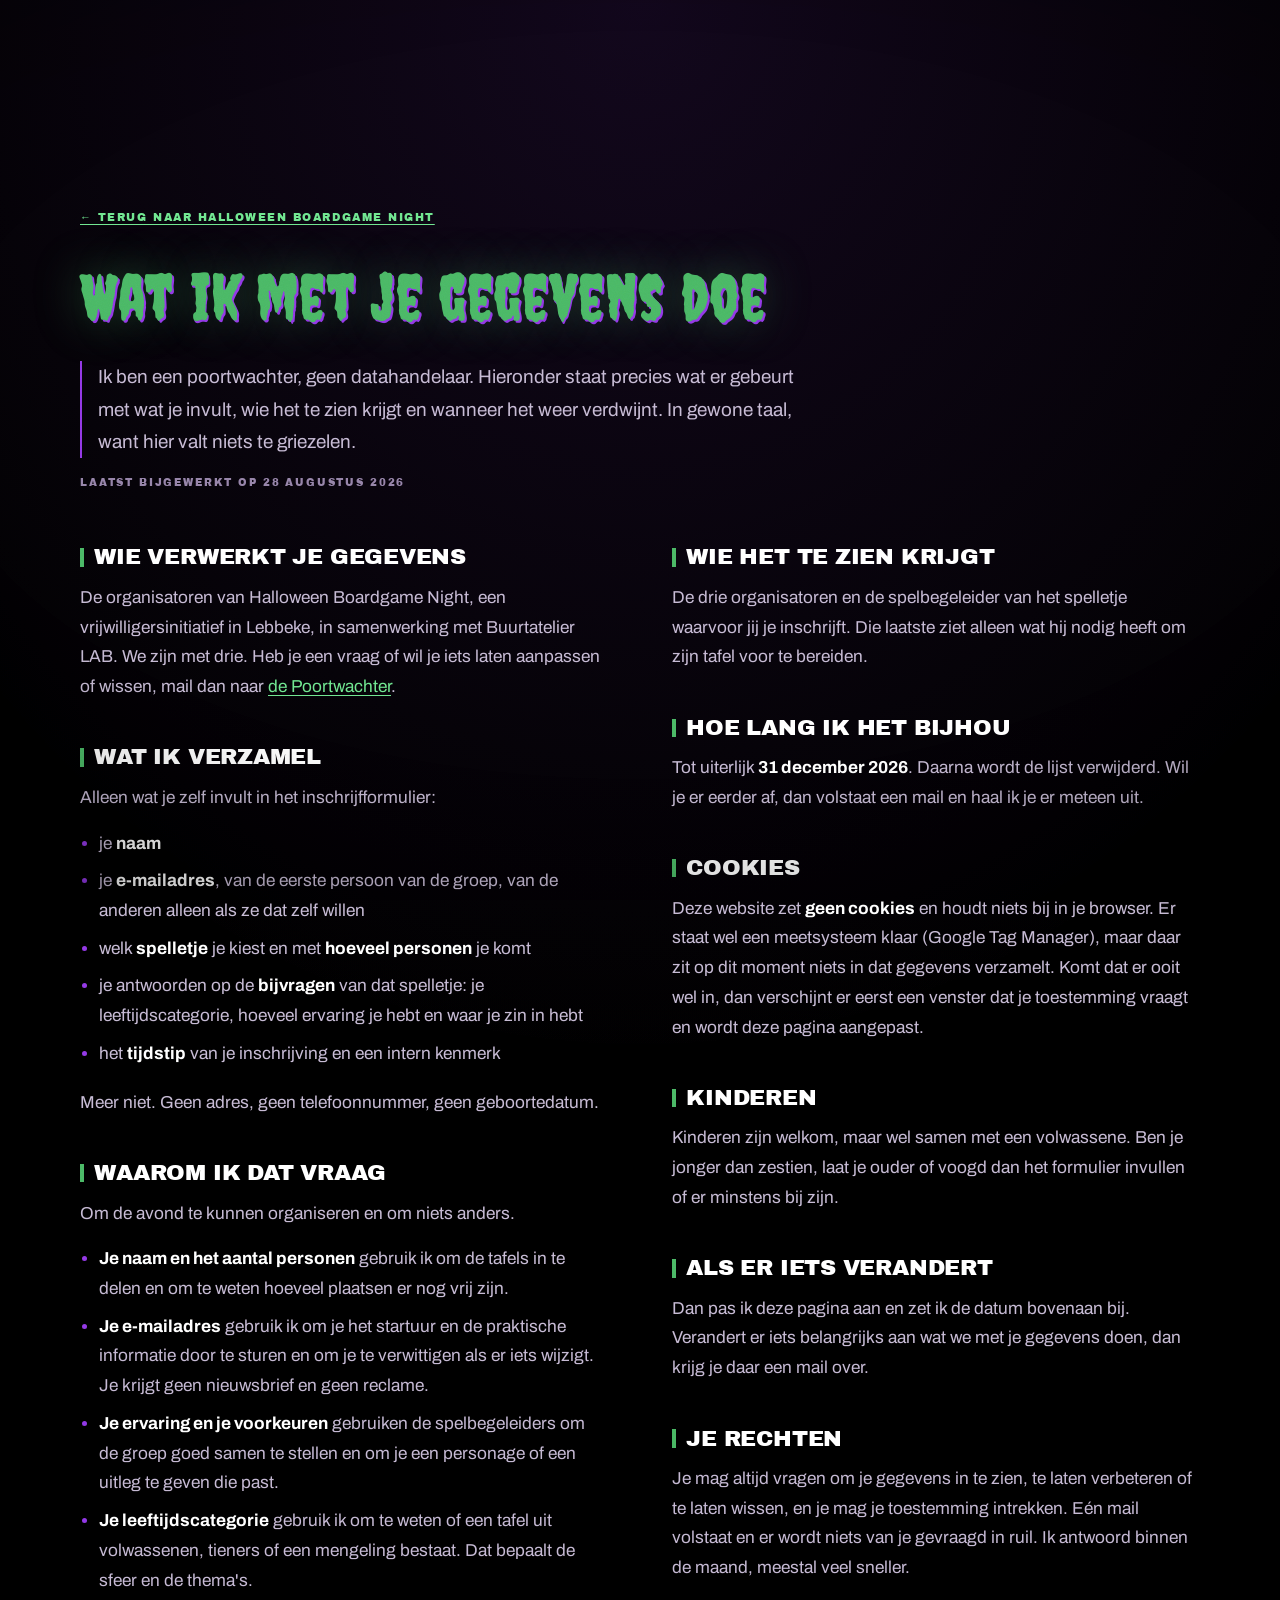
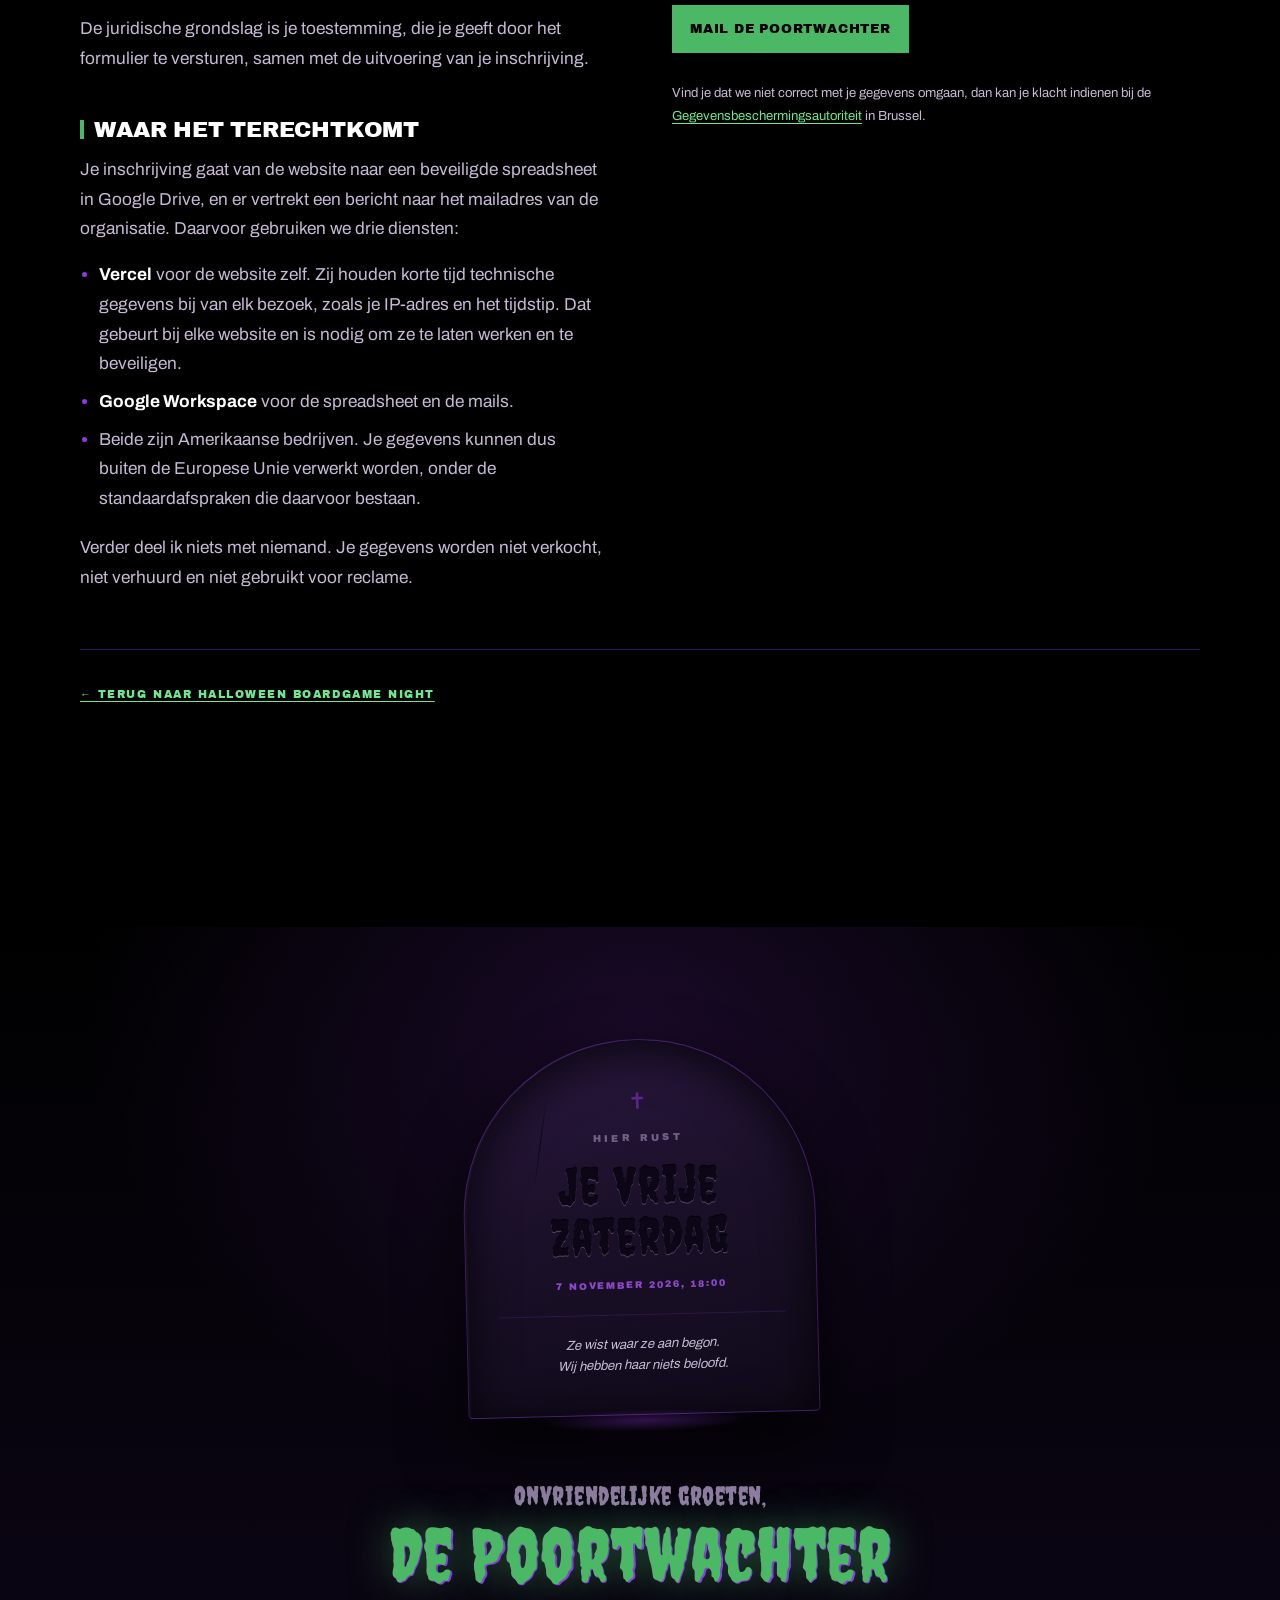
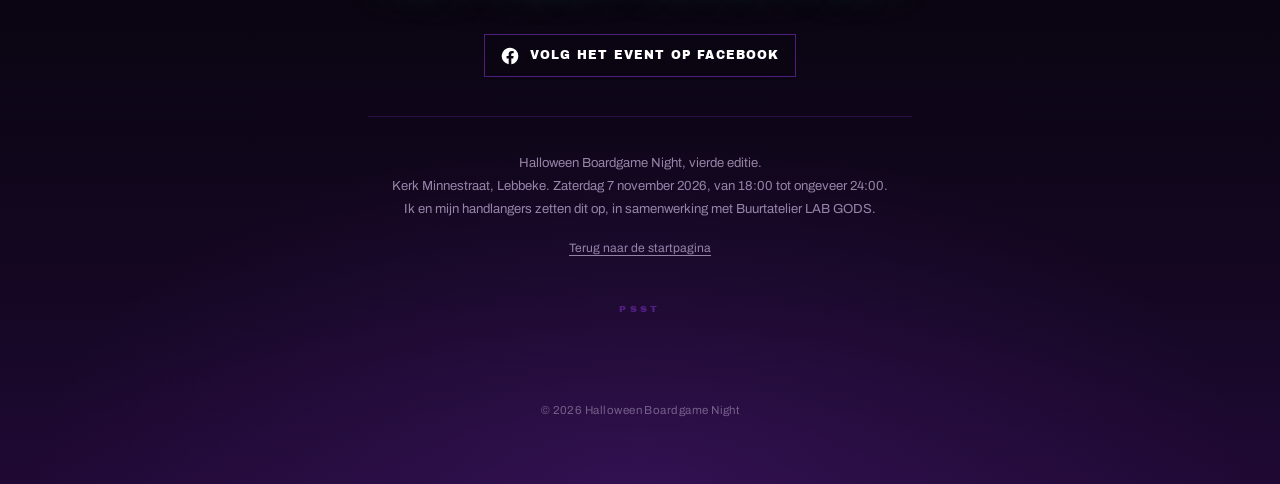
==== privacy.html @ 49bd36ae "Hermelijn Aalst en Megableu als partners, laatste rij gecentreerd Co-Authored-By: Claude Opus 5.5 <n" ====
<!doctype html>
<html lang="nl">
<head>
<meta charset="utf-8">
<meta name="viewport" content="width=device-width,initial-scale=1">
<meta name="color-scheme" content="dark">
<meta name="theme-color" content="#000000">
<link rel="canonical" href="https://hbgn.be/privacy">
<link rel="icon" href="/favicon.svg" type="image/svg+xml">
<link rel="icon" href="/icon-32.png" sizes="32x32" type="image/png">
<link rel="apple-touch-icon" href="/apple-touch-icon.png">
<link rel="manifest" href="/site.webmanifest">
<link rel="preload" as="font" type="font/woff2" href="/fonts/archivo-latin.woff2" crossorigin>
<link rel="preload" as="font" type="font/woff2" href="/fonts/archivoblack-latin.woff2" crossorigin>
<meta name="description" content="Wat er gebeurt met de gegevens die je invult bij je inschrijving voor Halloween Boardgame Night: wat we vragen, waarom, wie het ziet en hoe lang we het bijhouden.">
<meta property="og:type" content="website">
<meta property="og:url" content="https://hbgn.be/privacy">
<meta property="og:site_name" content="Halloween Boardgame Night">
<meta property="og:locale" content="nl_BE">
<meta property="og:title" content="Wat ik met je gegevens doe">
<meta property="og:description" content="Wat er gebeurt met de gegevens die je invult bij je inschrijving.">
<meta property="og:image" content="https://hbgn.be/og.jpg">
<meta property="og:image:width" content="1200">
<meta property="og:image:height" content="630">
<meta name="twitter:card" content="summary_large_image">
<!-- Google Tag Manager, geladen zodra de pagina rustig is -->
<script>(function(w,d,s,l,i){w[l]=w[l]||[];w[l].push({'gtm.start':
new Date().getTime(),event:'gtm.js'});
function laad(){if(w.__gtm)return;w.__gtm=1;
var f=d.getElementsByTagName(s)[0],j=d.createElement(s),dl=l!='dataLayer'?'&l='+l:'';
j.async=true;j.src='https://www.googletagmanager.com/gtm.js?id='+i+dl;
f.parentNode.insertBefore(j,f);}
if(d.readyState==='complete')setTimeout(laad,1);
else w.addEventListener('load',function(){
  (w.requestIdleCallback||function(c){setTimeout(c,900)})(laad,{timeout:2500});});
['pointerdown','keydown','touchstart'].forEach(function(e){
  w.addEventListener(e,laad,{once:true,passive:true});});
})(window,document,'script','dataLayer','GTM-W396B9PH');</script>
<!-- End Google Tag Manager -->
<title>Wat ik met je gegevens doe | Halloween Boardgame Night</title>

<style>
@font-face{font-family:'Archivo';font-style:normal;font-weight:400 700;font-display:swap;src:url(/fonts/archivo-latin-ext.woff2) format('woff2');unicode-range:U+0100-02BA, U+02BD-02C5, U+02C7-02CC, U+02CE-02D7, U+02DD-02FF, U+0304, U+0308, U+0329, U+1D00-1DBF, U+1E00-1E9F, U+1EF2-1EFF, U+2020, U+20A0-20AB, U+20AD-20C0, U+2113, U+2C60-2C7F, U+A720-A7FF}
@font-face{font-family:'Archivo';font-style:normal;font-weight:400 700;font-display:swap;src:url(/fonts/archivo-latin.woff2) format('woff2');unicode-range:U+0000-00FF, U+0131, U+0152-0153, U+02BB-02BC, U+02C6, U+02DA, U+02DC, U+0304, U+0308, U+0329, U+2000-206F, U+20AC, U+2122, U+2191, U+2193, U+2212, U+2215, U+FEFF, U+FFFD}
@font-face{font-family:'Archivo Black';font-style:normal;font-weight:400;font-display:swap;src:url(/fonts/archivoblack-latin-ext.woff2) format('woff2');unicode-range:U+0100-02BA, U+02BD-02C5, U+02C7-02CC, U+02CE-02D7, U+02DD-02FF, U+0304, U+0308, U+0329, U+1D00-1DBF, U+1E00-1E9F, U+1EF2-1EFF, U+2020, U+20A0-20AB, U+20AD-20C0, U+2113, U+2C60-2C7F, U+A720-A7FF}
@font-face{font-family:'Archivo Black';font-style:normal;font-weight:400;font-display:swap;src:url(/fonts/archivoblack-latin.woff2) format('woff2');unicode-range:U+0000-00FF, U+0131, U+0152-0153, U+02BB-02BC, U+02C6, U+02DA, U+02DC, U+0304, U+0308, U+0329, U+2000-206F, U+20AC, U+2122, U+2191, U+2193, U+2212, U+2215, U+FEFF, U+FFFD}
@font-face{font-family:'Creepster';font-style:normal;font-weight:400;font-display:swap;src:url(/fonts/creepster-latin.woff2) format('woff2');unicode-range:U+0000-00FF, U+0131, U+0152-0153, U+02BB-02BC, U+02C6, U+02DA, U+02DC, U+0304, U+0308, U+0329, U+2000-206F, U+20AC, U+2122, U+2191, U+2193, U+2212, U+2215, U+FEFF, U+FFFD}
:root{--img-lig:url("/assets/lig-1600.webp");--img-maan:url("/assets/maan-1400.webp");--img-mist:url("/assets/mist-1400.webp");--img-botten:url("/assets/botten-1400.webp");}
@media (max-width:760px){:root{--img-lig:url("/assets/lig-900.webp");--img-maan:url("/assets/maan-700.webp");--img-mist:url("/assets/mist-700.webp");--img-botten:url("/assets/botten-700.webp");}}
@media (min-width:1700px){:root{--img-lig:url("/assets/lig-2000.webp");--img-maan:url("/assets/maan-1400.webp");--img-mist:url("/assets/mist-1400.webp");--img-botten:url("/assets/botten-1400.webp");}}


/* ================================================================
   STAP 2: de hero. De liggende illustratie over de volle breedte,
   het echte woordmerk, 7/11 en GRATIS INKOM als vector.
   De rest van de pagina blijft zoals in stap 1.
   ================================================================ */
:root{
  --zwart:#000000;
  --paneel:#0B0512;
  --paars:#9238E6; --paars-op:#B25CFF; --paars-diep:#3A1160;
  --groen:#4AB865; --groen-op:#6FE68F;
  --wit:#FFFFFF; --zacht:#C6BAD4; --grijs:#9583A8;

  --t--1:.82rem;
  --t-0:clamp(1rem,.96rem + .2vw,1.08rem);
  --t-1:clamp(1.1rem,1.02rem + .4vw,1.25rem);
  --t-2:clamp(1.45rem,1.2rem + 1.2vw,2rem);

  --ruimte:clamp(2.5rem,6vw,4rem);
  --kolom:40rem;
  --marge:clamp(1.25rem,4vw,2rem);
}
*,*::before,*::after{box-sizing:border-box}
html{scroll-behavior:smooth;overflow-x:clip}
body{margin:0;background:var(--zwart);color:var(--zacht);
  font-family:Archivo,"Helvetica Neue",Arial,sans-serif;font-size:var(--t-0);line-height:1.65;
  -webkit-font-smoothing:antialiased;overflow-x:hidden}
img,svg{display:block;max-width:100%}
.blad{max-width:var(--kolom);margin-inline:auto;padding:0 var(--marge) 5rem}
.defs{position:absolute;width:0;height:0;overflow:hidden}

/* ================= HERO ================= */
.hero{position:relative;isolation:isolate;overflow:hidden;
  min-height:min(94svh,56rem);display:grid;align-items:center;
  padding:clamp(2rem,5vh,4rem) 0;
  border-bottom:1px solid var(--paars-diep)}

/* de illustratie, met een sluier die net onder de typografie het donkerst is */
.hero-beeld{position:absolute;inset:0;z-index:-2;
  background-image:var(--img-lig);background-size:cover;background-position:50% 44%}
.hero-beeld::after{content:"";position:absolute;inset:0;
  background:
    radial-gradient(78% 62% at 50% 46%,rgba(0,0,0,.74),rgba(0,0,0,.28) 62%,transparent 78%),
    linear-gradient(180deg,rgba(0,0,0,.6) 0%,rgba(0,0,0,.1) 26%,rgba(0,0,0,.55) 74%,var(--zwart) 100%)}
@media (max-width:700px){ .hero-beeld{background-position:14% 45%} }

/* dun kader, zoals de rand van een affiche */
.hero::before{content:"";position:absolute;inset:clamp(.7rem,1.8vw,1.5rem);z-index:1;
  border:1px solid rgba(146,56,230,.42);pointer-events:none}

.hero-in{position:relative;z-index:2;width:100%;max-width:66rem;margin-inline:auto;
  padding-inline:clamp(1.6rem,5vw,3.5rem);
  display:grid;grid-template-columns:1fr 1fr;gap:clamp(1.6rem,4vw,2.6rem) 1rem;
  align-items:center;justify-items:center}

/* de twee bijschriften bovenaan, links en rechts uitgelijnd */
.meta{grid-row:1;margin:0;align-self:start;justify-self:stretch;
  font-family:"Archivo Black",Arial,sans-serif;font-size:clamp(.6rem,1.5vw,.74rem);
  letter-spacing:.2em;text-transform:uppercase;line-height:1.9;color:var(--wit);
  text-shadow:0 .1em .7em rgba(0,0,0,.95)}
.meta span{display:block;color:var(--zacht);font-family:Archivo,Arial,sans-serif;
  font-weight:600;letter-spacing:.14em}
.meta-links{text-align:left}
.meta-rechts{text-align:right}

/* het woordmerk met de twee plakkers eroverheen */
.merk-vlak{grid-row:2;grid-column:1 / -1;position:relative;
  width:min(100%,62svh);padding-bottom:clamp(1.4rem,5vw,3rem)}
.woordmerk{margin:0;
  filter:drop-shadow(0 .09em 0 rgba(0,0,0,.95)) drop-shadow(0 .3em 1.6rem rgba(0,0,0,.75))}
.woordmerk svg{width:100%;height:auto}

.plakker{position:absolute;z-index:2;
  filter:drop-shadow(.16em .16em 0 rgba(0,0,0,.9)) drop-shadow(0 .2em .9rem rgba(0,0,0,.6))}
.plakker svg{width:100%;height:auto}
.plakker-datum{left:-2%;bottom:-1%;width:clamp(5rem,17%,9rem);transform:rotate(-5deg)}
.plakker-gratis{right:-2%;bottom:-2%;width:clamp(7rem,24%,12.5rem);transform:rotate(6deg)}

/* de actie onderaan */
.hero-actie{grid-row:3;grid-column:1 / -1;text-align:center;margin-top:clamp(.4rem,2vw,1.2rem)}
.hero-fijn{margin:1.5rem 0 0;font-size:clamp(.7rem,1.6vw,.8rem);line-height:1.6;
  color:var(--zacht);letter-spacing:.02em;text-shadow:0 .1em .7em rgba(0,0,0,.95)}

@media (max-width:640px){
  .hero-in{grid-template-columns:1fr;gap:clamp(1.2rem,4vw,2rem)}
  .meta{grid-row:auto;justify-self:start;text-align:left}
  .meta-rechts{text-align:left}
  .merk-vlak{grid-row:auto;grid-column:auto;width:100%;padding-bottom:2.2rem}
  .hero-actie{grid-row:auto;grid-column:auto;text-align:left}
  .plakker-datum{left:0;bottom:-2%;width:5rem}
  .plakker-gratis{right:0;bottom:-4%;width:8rem}
  .hero{min-height:min(88svh,52rem)}
}

/* ================= knoppen ================= */
.knop,button{font:inherit;cursor:pointer;transition:background .14s ease,box-shadow .14s ease,transform .14s ease;font-family:"Archivo Black",Arial,sans-serif;
  font-size:var(--t--1);letter-spacing:.06em;text-transform:uppercase;text-decoration:none;
  display:inline-block;padding:.9em 1.3em;border:1px solid var(--paars-diep);
  background:none;color:var(--wit)}
.knop{background:var(--groen);border-color:var(--groen);color:var(--zwart)}
.knop:hover{background:var(--groen-op);border-color:var(--groen-op);color:var(--zwart)}

/* de inschrijfknop is de enige actie in de hero: die mag schreeuwen */
.knop-groot{font-size:clamp(1.45rem,4.6vw,2.4rem);padding:.72em 1.35em;letter-spacing:.01em;
  border:0;transform:rotate(-1.6deg);
  box-shadow:.5rem .5rem 0 var(--paars),0 1.4rem 3rem rgba(0,0,0,.65)}
.knop-groot:hover,.knop-groot:focus-visible{
  box-shadow:.78rem .78rem 0 var(--paars-op),0 1.6rem 3.6rem rgba(0,0,0,.75);
  transform:rotate(-1.6deg) translate(-.18rem,-.18rem)}
.knop-groot:active{box-shadow:.24rem .24rem 0 var(--paars);
  transform:rotate(-1.6deg) translate(.18rem,.18rem)}
@media (max-width:640px){
  .knop-groot{display:block;width:100%;text-align:center;padding:.78em .6em}
}
button:hover{border-color:var(--paars-op);color:var(--paars-op)}
button[type="submit"]{background:var(--groen);border-color:var(--groen);color:var(--zwart)}
button[type="submit"]:hover{background:var(--groen-op);border-color:var(--groen-op);color:var(--zwart)}
button.info,button[data-info]{padding:0;width:1.6em;height:1.6em;line-height:1;
  border-radius:50%;font-size:var(--t--1);flex:none;align-self:center}
:focus-visible{outline:2px solid var(--groen-op);outline-offset:2px}

/* ================= typografie ================= */
h1{margin:0}
h2{margin:0 0 .9rem;font-family:"Archivo Black",Arial,sans-serif;font-weight:400;
  font-size:var(--t-2);line-height:1.1;color:var(--groen);text-transform:uppercase;text-wrap:balance}
p{margin:0 0 1rem}
strong{color:var(--wit);font-weight:700}
a{color:var(--paars-op);text-underline-offset:3px}
a:hover{color:var(--groen-op)}

dl{margin:0}
dt{margin-top:1.1rem;font-family:"Archivo Black",Arial,sans-serif;font-size:var(--t--1);
  letter-spacing:.09em;text-transform:uppercase;color:var(--groen)}
dt:first-child{margin-top:0}
dd{margin:.2rem 0 0}
hr{border:0;border-top:1px solid var(--paars-diep);margin:var(--ruimte) 0}

/* ================= formulier ================= */
fieldset{margin:0 0 1.3rem;border:1px solid var(--paars-diep);padding:1rem 1.1rem}
legend{padding:0 .4rem;font-family:"Archivo Black",Arial,sans-serif;font-size:var(--t--1);
  letter-spacing:.09em;text-transform:uppercase;color:var(--groen)}
label{display:block;margin:.9rem 0 .3rem;font-family:"Archivo Black",Arial,sans-serif;
  font-size:var(--t--1);letter-spacing:.07em;text-transform:uppercase;color:var(--groen)}
input,select,textarea{font:inherit;width:100%;padding:.6em .7em;
  color:var(--wit);background:var(--paneel);border:1px solid var(--paars-diep)}
input:focus,select:focus,textarea:focus{outline:none;border-color:var(--paars-op)}
select option{background:var(--paneel);color:var(--wit)}
.keuze{margin:.15rem 0;display:flex;align-items:baseline;gap:.55rem}
.keuze input{width:auto;flex:none}
.keuze label{display:inline;margin:0;font-family:Archivo,Arial,sans-serif;font-size:var(--t-0);
  letter-spacing:0;text-transform:none;color:var(--wit)}
.voortgang{color:var(--grijs);font-size:var(--t--1);line-height:1.55}

dialog{max-width:32rem;width:calc(100% - 2rem);background:var(--paneel);color:var(--zacht);
  border:1px solid var(--paars);padding:1.5rem}
dialog::backdrop{background:rgba(0,0,0,.8)}
dialog h2{color:var(--wit)}

.partners ul{list-style:none;padding:0;margin:1.2rem 0;
  display:grid;grid-template-columns:repeat(auto-fit,minmax(7rem,1fr));gap:.6rem}
.partners li{border:1px solid var(--paars-diep);color:var(--grijs);font-size:var(--t--1);
  display:grid;place-items:center;aspect-ratio:3/2}

footer p{font-size:var(--t--1);color:var(--grijs)}
footer p:first-child{font-family:"Archivo Black",Arial,sans-serif;font-size:var(--t-1);
  color:var(--groen);text-transform:uppercase;line-height:1.2}

.let-op{border:1px dashed var(--paars-diep);padding:.7rem .9rem;
  margin:var(--marge) auto;max-width:var(--kolom);font-size:var(--t--1);color:var(--grijs)}

/* de bedanktpagina heeft geen hero: geef ze wat lucht bovenaan */
.blad-alleen{padding-top:var(--ruimte)}
.blad-alleen h1{font-family:"Archivo Black",Arial,sans-serif;font-weight:400;
  font-size:clamp(2rem,1.5rem + 2.4vw,3.2rem);line-height:1.02;color:var(--wit);
  text-transform:uppercase;margin:0 0 .6rem}


/* ================================================================
   DE BLOKKEN: regelkaarten, keuzekaarten, velden, chips, ticket.
   ================================================================ */

/* ---- Mijn regels als opgeplakte briefjes ---- */
.regelmuur{display:grid;gap:clamp(.9rem,2vw,1.4rem);
  grid-template-columns:repeat(auto-fit,minmax(min(100%,17rem),1fr))}
@media (min-width:64rem){
  .regelmuur{grid-template-columns:repeat(6,1fr)}
  .regelkaart:nth-child(1){grid-column:span 2}
  .regelkaart:nth-child(2){grid-column:span 4}
  .regelkaart:nth-child(3){grid-column:span 2}
  .regelkaart:nth-child(4){grid-column:span 2}
  .regelkaart:nth-child(5){grid-column:span 2}
}
.regelkaart{position:relative;padding:clamp(1.3rem,2.4vw,1.9rem);
  border:1px solid var(--paars-diep);background:rgba(11,5,18,.82);
  transition:transform .25s cubic-bezier(.2,1.1,.35,1),border-color .25s ease,background .25s ease}
.regelkaart::before{content:"";position:absolute;top:-.55rem;left:1.5rem;width:3.6rem;height:1.1rem;
  background:rgba(255,255,255,.08);border:1px solid rgba(255,255,255,.13);transform:rotate(-4deg);
  transition:background .25s ease,border-color .25s ease}
.regelkaart:hover{transform:translateY(-.45rem) rotate(-.5deg);border-color:var(--groen);
  background:rgba(74,184,101,.08)}
.regelkaart:hover::before{background:rgba(74,184,101,.38);border-color:var(--groen-op)}
.regelkaart h3{margin:0 0 .7rem;font-family:"Archivo Black",Arial,sans-serif;font-size:.78rem;
  letter-spacing:.16em;text-transform:uppercase;color:var(--groen)}
.regelkaart p{margin:0;color:var(--zacht);line-height:1.68}
.regelkaart strong{color:var(--wit)}

/* ---- algemene formulierdelen ---- */
.veldkop{margin:0 0 .8rem;font-family:"Archivo Black",Arial,sans-serif;font-size:.74rem;
  letter-spacing:.16em;text-transform:uppercase;color:var(--groen)}
.fijn{margin:.6rem 0 0;font-size:.82rem;line-height:1.6;color:var(--grijs)}
.fijn-boven{margin:-.3rem 0 .8rem}
.fijn b{color:var(--zacht)}
fieldset.naakt{border:0;padding:0;margin:0 0 2rem}
.vzw{position:absolute;width:1px;height:1px;overflow:hidden;clip-path:inset(50%)}

/* ---- keuzekaarten met een figuur uit de tekening ---- */
.spellijst{display:grid;gap:.8rem}
@media (min-width:44rem){ .spellijst{grid-template-columns:1fr 1fr} }
.spelkeuze{position:relative}
.spelkaart{display:block;margin:0;cursor:pointer;position:relative;overflow:hidden;
  min-height:10rem;
  font-family:Archivo,Arial,sans-serif;text-transform:none;letter-spacing:0;color:var(--zacht);
  border:1px solid var(--paars-diep);background:rgba(11,5,18,.78);
  transition:border-color .22s ease,background .22s ease,transform .22s cubic-bezier(.2,1.1,.35,1)}
.spelkaart:hover{border-color:var(--paars);background:rgba(146,56,230,.14);
  transform:translateY(-.3rem)}
.spelkeuze.aan .spelkaart{border-color:var(--groen);background:rgba(74,184,101,.1);
  box-shadow:.3rem .3rem 0 rgba(74,184,101,.24)}
.spelkaart input{position:absolute;width:1px;height:1px;overflow:hidden;clip-path:inset(50%)}
.spelfiguur{position:absolute;right:-1rem;top:50%;translate:0 -50%;width:6.5rem;
  color:var(--paars);opacity:.11;pointer-events:none;
  transition:opacity .3s ease,color .3s ease,transform .4s cubic-bezier(.2,1.1,.35,1)}
.spelfiguur svg{width:100%;height:auto;fill:currentColor;display:block}
.spelkaart:hover .spelfiguur{opacity:.2;transform:rotate(-6deg) scale(1.05)}
.spelkeuze.aan .spelfiguur{color:var(--groen);opacity:.26}
.spelnaam{display:block;position:relative;z-index:1;
  font-family:"Archivo Black",Arial,sans-serif;font-size:1.15rem;line-height:1.15;
  color:var(--wit);text-transform:uppercase;margin-bottom:.55rem}
.spelkeuze.aan .spelnaam{color:var(--groen-op)}
/* de prijs is na de naam het belangrijkste op de kaart, dus die mag gelezen worden */
.spelprijs{display:inline-block;position:relative;z-index:1;
  font-family:"Archivo Black",Arial,sans-serif;
  font-size:clamp(.92rem,2.6vw,1.05rem);letter-spacing:.02em;line-height:1;
  text-transform:uppercase;padding:.34em .6em;
  background:var(--paars-op);color:var(--zwart);
  transform:rotate(-1.5deg);box-shadow:.16rem .16rem 0 rgba(0,0,0,.55)}
.spelprijs.gratis{background:var(--groen);color:var(--zwart);
  font-size:clamp(.7rem,2vw,.8rem);letter-spacing:.12em;padding:.45em .7em}
.spelkeuze.aan .spelprijs{background:var(--groen-op)}
.spelkeuze.aan .spelprijs.gratis{background:var(--groen-op)}
.spelduur{display:block;position:relative;z-index:1;margin-top:.65rem;
  font-size:.8rem;color:var(--grijs);line-height:1.5;max-width:15rem}
.spelkaart input:focus-visible ~ .spelnaam{outline:2px solid var(--groen-op);outline-offset:4px}

/* ---- gekozen spel bovenaan stap 2 ---- */
.gekozen{margin:0 0 .4rem;display:flex;align-items:center;gap:.8rem;flex-wrap:wrap;
  color:var(--zacht)}
.gekozen strong{color:var(--wit)}
.teller{margin:0 0 1.8rem;font-family:"Archivo Black",Arial,sans-serif;font-size:.7rem;
  letter-spacing:.16em;text-transform:uppercase;color:var(--grijs);font-variant-numeric:tabular-nums}

/* ---- velden ---- */
.veld{display:grid;gap:.45rem;margin:0 0 1.8rem}
.veld label{margin:0;display:flex;align-items:baseline;gap:.5rem;flex-wrap:wrap;
  font-family:"Archivo Black",Arial,sans-serif;font-size:.74rem;letter-spacing:.16em;
  text-transform:uppercase;color:var(--groen)}
.veld label em{font-style:normal;font-family:Archivo,Arial,sans-serif;font-weight:600;
  font-size:.66rem;letter-spacing:.08em;padding:.15em .45em}
.vereist{background:var(--paars);color:var(--wit)}
.optioneel{border:1px solid var(--paars-diep);color:var(--grijs)}
input,select,textarea{font:inherit;width:100%;padding:.8em .9em;
  color:var(--wit);background:rgba(11,5,18,.7);
  border:1px solid var(--paars-diep);border-bottom-width:2px;
  transition:border-color .18s ease,background .18s ease}
input:hover,select:hover{border-color:var(--paars)}
input:focus,select:focus,textarea:focus{outline:none;border-color:var(--groen-op);
  background:rgba(74,184,101,.07)}
select option{background:#0B0512;color:var(--wit)}

/* ---- antwoorden als chips ---- */
.chips{display:flex;flex-wrap:wrap;gap:.5rem}
.chip{margin:0;position:relative;font-family:Archivo,Arial,sans-serif;
  text-transform:none;letter-spacing:0;color:var(--zacht)}
.chip input{position:absolute;width:1px;height:1px;overflow:hidden;clip-path:inset(50%)}
.chip span{display:block;cursor:pointer;padding:.6em 1em;
  border:1px solid var(--paars-diep);background:rgba(11,5,18,.7);color:var(--zacht);
  font-size:.9rem;line-height:1.3;
  transition:border-color .16s ease,background .16s ease,color .16s ease,transform .16s ease}
.chip span:hover{border-color:var(--paars);color:var(--wit);transform:translateY(-2px)}
.chip input:checked + span{background:var(--groen);border-color:var(--groen);color:var(--zwart);
  font-weight:700;transform:rotate(-1deg)}
.chip input:focus-visible + span{outline:2px solid var(--groen-op);outline-offset:3px}

/* ---- foutmelding ---- */
.fout{display:none;margin:0 0 1.3rem;padding:.85rem 1.1rem;
  border-left:3px solid var(--paars-op);background:rgba(146,56,230,.18);
  color:var(--wit);font-size:.9rem;line-height:1.5}
.fout.aan{display:block;animation:schud .3s steps(2) 2}
@keyframes schud{0%{transform:translateX(0)}50%{transform:translateX(-5px)}100%{transform:translateX(0)}}

/* ---- acties onderaan een stap ---- */
.acties{display:flex;flex-wrap:wrap;gap:.7rem;align-items:center;margin:0}
.acties button{border:1px solid var(--paars-diep);background:none;color:var(--zacht);
  padding:.9em 1.3em;font-family:"Archivo Black",Arial,sans-serif;font-size:.76rem;
  letter-spacing:.1em;text-transform:uppercase;cursor:pointer;transition:all .16s ease}
.acties button:hover{border-color:var(--paars-op);color:var(--wit)}
.acties button.hoofd{background:var(--groen);border-color:var(--groen);color:var(--zwart);
  padding:1em 1.8em;font-size:.9rem;transform:rotate(-1deg);
  box-shadow:.32rem .32rem 0 var(--paars)}
.acties button.hoofd:hover{background:var(--groen-op);border-color:var(--groen-op);color:var(--zwart);
  box-shadow:.48rem .48rem 0 var(--paars-op);transform:rotate(-1deg) translate(-.1rem,-.1rem)}
.acties button.hoofd:active{box-shadow:.16rem .16rem 0 var(--paars);
  transform:rotate(-1deg) translate(.1rem,.1rem)}

/* ---- het overzicht als ticket ---- */
.ticket{border:1px solid var(--paars);background:rgba(11,5,18,.88);
  padding:1.7rem 1.8rem;margin:0 0 1.8rem;position:relative;overflow:hidden}
.ticket::before,.ticket::after{content:"";position:absolute;width:1.2rem;height:1.2rem;
  background:var(--zwart);border-radius:50%;top:50%;translate:0 -50%;z-index:2}
.ticket::before{left:-.65rem}
.ticket::after{right:-.65rem}
.ticket-fig{position:absolute;right:-2rem;bottom:-2.5rem;width:11rem;color:var(--paars);
  opacity:.1;pointer-events:none}
.ticket-fig svg{width:100%;height:auto;fill:currentColor;display:block}
.ticket > *:not(.ticket-fig){position:relative;z-index:1}
.ticket-kop{margin:0 0 1.2rem;font-family:"Archivo Black",Arial,sans-serif;
  font-size:clamp(1.4rem,3.5vw,2rem);line-height:1.05;text-transform:uppercase;color:var(--groen)}
.ticket-feiten{display:grid;grid-template-columns:auto 1fr;gap:.3rem 1.4rem;margin:0 0 1.4rem;
  padding-bottom:1.4rem;border-bottom:1px dashed var(--paars-diep)}
.ticket-feiten dt{margin:0;font-family:"Archivo Black",Arial,sans-serif;font-size:.66rem;
  letter-spacing:.14em;text-transform:uppercase;color:var(--grijs);line-height:1.9}
.ticket-feiten dd{margin:0;color:var(--wit);font-weight:600}
.ticket-lijst{list-style:none;margin:0;padding:0;display:grid;gap:1.2rem}
.ticket-lijst > li{padding-top:1.2rem;border-top:1px dashed var(--paars-diep)}
.ticket-lijst > li:first-child{padding-top:0;border-top:0}
.ticket-naam{margin:0 0 .6rem;font-family:"Archivo Black",Arial,sans-serif;font-size:1.05rem;
  text-transform:uppercase;color:var(--wit);line-height:1.25}
.ticket-naam span{display:block;font-family:Archivo,Arial,sans-serif;font-weight:400;
  font-size:.82rem;text-transform:none;color:var(--grijs)}
.ticket-antw{display:grid;grid-template-columns:auto 1fr;gap:.2rem 1rem;margin:0;font-size:.85rem}
.ticket-antw dt{margin:0;color:var(--grijs);line-height:1.7}
.ticket-antw dd{margin:0;color:var(--zacht);text-align:right}

/* ---- chips met een regeltje uitleg eronder ---- */
.chips-groot{display:grid;grid-template-columns:1fr;gap:.6rem}
@media (min-width:34rem){ .chips-groot{grid-template-columns:1fr 1fr} }
.chips-groot .chip span{padding:.85em 1em;height:100%}
.chips-groot .chip span{font-family:"Archivo Black",Arial,sans-serif;font-size:.86rem;
  letter-spacing:.02em;color:var(--wit);text-transform:uppercase;line-height:1.2}
.chips-groot .chip em{display:block;margin-top:.4rem;font-style:normal;
  font-family:Archivo,Arial,sans-serif;font-weight:400;font-size:.8rem;letter-spacing:0;
  text-transform:none;line-height:1.45;color:var(--grijs)}
.chips-groot .chip span:hover{transform:none;border-color:var(--paars)}
.chips-groot .chip span:hover em{color:var(--zacht)}
.chips-groot .chip input:checked + span{transform:none;color:var(--zwart)}
.chips-groot .chip input:checked + span em{color:rgba(0,0,0,.72)}

/* ================================================================
   SFEER EN SCROLLBELEVING
   De pagina is één donkere nacht. Elke band heeft een eigen foto
   die trager beweegt dan de tekst en vloeit met een lange verloop
   in de volgende. Geen harde scheidingen, geen losse tekeningen.
   ================================================================ */
:root{ --breed:76rem; --lees:46rem; }
::selection{background:var(--groen);color:var(--zwart)}

html{scroll-behavior:smooth}
main{position:relative;z-index:1}
.blad{max-width:none;margin:0;padding:0}
.wrap{max-width:var(--breed);margin-inline:auto;
  padding-inline:clamp(1.2rem,4vw,3rem);position:relative;z-index:2}

/* ---- de band: het bouwblok van de hele pagina ---- */
.band{position:relative;isolation:isolate;overflow:clip;
  padding-block:clamp(4.5rem,12vw,9rem)}
.band-foto{position:absolute;inset:-14% 0;z-index:-2;
  background-size:cover;background-position:50% 50%;
  transform:translate3d(0,var(--y,0px),0);will-change:transform}
.band-foto::after{content:"";position:absolute;inset:0;background:rgba(0,0,0,.4)}
/* de sluier ligt stil terwijl de foto beweegt, zo lopen de banden in elkaar over */
.band-sluier{position:absolute;inset:0;z-index:-1;pointer-events:none;
  background:linear-gradient(180deg,
    var(--zwart) 0%,rgba(0,0,0,.92) 9%,rgba(0,0,0,.5) 34%,
    rgba(0,0,0,.58) 62%,rgba(0,0,0,.95) 91%,var(--zwart) 100%)}
.band-maan .band-foto{background-image:var(--img-maan);background-position:50% 28%}
.band-mist .band-foto{background-image:var(--img-mist);background-position:50% 42%}
.band-botten .band-foto{background-image:var(--img-botten);background-position:50% 55%}
.band-leeg{background:
  radial-gradient(120% 70% at 50% 0%,rgba(146,56,230,.12),transparent 60%),var(--zwart)}
.band-klok{background:
  radial-gradient(70% 55% at 50% 46%,rgba(74,184,101,.09),transparent 70%),
  radial-gradient(120% 80% at 50% 0%,rgba(146,56,230,.1),transparent 62%),var(--zwart)}
.band-klok .wrap{text-align:center}
.band-klok h2,.band-klok .kopfijn{text-align:left}

/* een trage sliert damp onderaan elke band */
.damp{position:absolute;inset:auto -12% -12% -12%;height:62%;z-index:-1;pointer-events:none;opacity:.6;
  background:
    radial-gradient(58% 100% at 18% 100%,rgba(146,56,230,.2),transparent 72%),
    radial-gradient(48% 92% at 68% 100%,rgba(74,184,101,.1),transparent 72%),
    radial-gradient(40% 80% at 92% 100%,rgba(146,56,230,.14),transparent 72%);
  animation:damp 34s ease-in-out infinite alternate}
@keyframes damp{from{transform:translate3d(-5%,0,0) scaleY(1)}
                to{transform:translate3d(5%,0,0) scaleY(1.12)}}

/* ---- korrel, vignet en bliksem over alles heen ---- */
.korrel{position:fixed;inset:-50%;pointer-events:none;z-index:40;opacity:.11;mix-blend-mode:overlay;
  background-image:url("data:image/svg+xml,%3Csvg xmlns='http://www.w3.org/2000/svg' width='260' height='260'%3E%3Cfilter id='n'%3E%3CfeTurbulence type='fractalNoise' baseFrequency='.85' numOctaves='3'/%3E%3C/filter%3E%3Crect width='260' height='260' filter='url(%23n)'/%3E%3C/svg%3E");
  animation:korrel 5s steps(5) infinite}
@keyframes korrel{0%{transform:translate(0,0)}20%{transform:translate(-3%,2%)}40%{transform:translate(2%,-3%)}
  60%{transform:translate(-2%,-2%)}80%{transform:translate(3%,1%)}100%{transform:translate(0,0)}}
.vignet{position:fixed;inset:0;pointer-events:none;z-index:39;
  background:radial-gradient(120% 90% at 50% 45%,transparent 46%,rgba(0,0,0,.55) 100%)}
.bliksem{position:fixed;inset:0;pointer-events:none;z-index:41;opacity:0;
  background:linear-gradient(180deg,rgba(255,255,255,.55),rgba(178,92,255,.2) 45%,transparent)}
.bliksem.flits{animation:flits .8s linear}
@keyframes flits{0%{opacity:0}4%{opacity:.75}9%{opacity:.03}15%{opacity:.55}22%{opacity:.02}
  31%{opacity:.34}44%{opacity:0}100%{opacity:0}}

/* ---- de voortgangslijn bovenaan ---- */
.voortgang{position:fixed;top:0;left:0;right:0;height:3px;z-index:45;pointer-events:none;
  background:rgba(58,17,96,.5)}
.voortgang i{display:block;height:100%;transform-origin:0 50%;transform:scaleX(var(--sp,0));
  background:linear-gradient(90deg,var(--paars),var(--groen-op))}

/* ---- geluidsknop ---- */
.geluid{position:fixed;right:clamp(.9rem,2vw,1.6rem);bottom:clamp(.9rem,2vw,1.6rem);z-index:46;
  width:2.9rem;height:2.9rem;border-radius:50%;display:grid;place-items:center;
  border:1px solid var(--paars);background:rgba(11,5,18,.82);color:var(--paars-op);
  backdrop-filter:blur(6px);cursor:pointer;padding:0;
  transition:border-color .2s ease,color .2s ease,background .2s ease,transform .2s ease}
.geluid:hover{border-color:var(--groen);color:var(--groen-op);transform:scale(1.08)}
.geluid.aan{border-color:var(--groen);color:var(--zwart);background:var(--groen)}
.geluid svg{width:1.15rem;height:1.15rem;fill:currentColor}

/* ---- opplakken bij het scrollen ---- */
@keyframes plakop{
  0%{opacity:0;transform:translateY(-22px) rotate(var(--kant,-5deg)) scale(1.1)}
  55%{opacity:1;transform:translateY(4px) rotate(calc(var(--kant,-5deg) * -.25)) scale(.985)}
  78%{transform:translateY(-2px) rotate(calc(var(--kant,-5deg) * .12)) scale(1.005)}
  100%{opacity:1;transform:none}
}
@keyframes stijgop{from{opacity:0;transform:translateY(26px)}to{opacity:1;transform:none}}
.op{opacity:0}
.op.in{animation:stijgop .7s cubic-bezier(.16,.84,.3,1) both;animation-delay:calc(var(--i,0) * 85ms)}
.op.plak.in{animation:plakop .62s cubic-bezier(.2,1.25,.35,1) both;
  animation-delay:calc(var(--i,0) * 85ms)}

/* ================= BOE ================= */
.boe-sectie{text-align:center;padding-block:clamp(5rem,15vw,11rem) clamp(3rem,8vw,6rem)}
.boe-woord{margin:0;font-family:Creepster,"Archivo Black",Impact,sans-serif;
  font-size:clamp(4.5rem,21vw,16rem);line-height:.82;color:var(--groen);
  letter-spacing:.02em;text-shadow:.035em .035em 0 var(--paars),0 0 7rem rgba(74,184,101,.4)}
.boe-woord.in{animation:boeknal .75s cubic-bezier(.2,1.7,.35,1) both,
  boebeef .09s steps(2) .75s 5}
@keyframes boeknal{
  0%{opacity:0;transform:scale(.3) rotate(-12deg)}
  58%{opacity:1;transform:scale(1.09) rotate(3deg)}
  100%{opacity:1;transform:scale(1) rotate(-2deg)}
}
@keyframes boebeef{
  0%{transform:scale(1) rotate(-2deg) translate(0,0)}
  50%{transform:scale(1.012) rotate(-1deg) translate(-8px,5px)}
  100%{transform:scale(1) rotate(-2deg) translate(0,0)}
}
.boe-tekst{max-width:var(--lees);margin:clamp(1.8rem,5vw,3rem) auto 0;
  font-size:clamp(1.05rem,1.9vw,1.32rem);line-height:1.66;color:var(--zacht)}
.boe-tekst strong{color:var(--wit)}
.boe-tekst w{display:inline-block;opacity:0;filter:blur(6px);transform:translateY(.5em)}
.boe-tekst.in w{animation:woordop .5s ease-out forwards;
  animation-delay:calc(.15s + var(--w) * 32ms)}
@keyframes woordop{to{opacity:1;filter:blur(0);transform:none}}

/* een pijl die zegt dat er meer is */
.verder-pijl{display:block;margin:clamp(2.5rem,7vw,4.5rem) auto 0;width:1.4rem;height:2.4rem;
  border:1px solid var(--paars);border-radius:1rem;position:relative;opacity:.7}
.verder-pijl::after{content:"";position:absolute;left:50%;top:.45rem;translate:-50% 0;
  width:.22rem;height:.5rem;border-radius:1px;background:var(--groen);
  animation:zak 1.8s ease-in-out infinite}
@keyframes zak{0%{transform:translateY(0);opacity:0}30%{opacity:1}100%{transform:translateY(.85rem);opacity:0}}

/* ================= koppen ================= */
h2{margin:0 0 clamp(1.6rem,3.5vw,2.6rem);font-family:"Archivo Black",Arial,sans-serif;
  font-weight:400;font-size:clamp(1.8rem,5vw,3.2rem);line-height:.98;color:var(--wit);
  text-transform:uppercase;letter-spacing:-.01em;text-wrap:balance;position:relative;
  padding-left:clamp(1rem,2vw,1.6rem);text-shadow:0 .08em 1.4rem rgba(0,0,0,.9)}
h2::before{content:"";position:absolute;left:0;top:.08em;bottom:.08em;width:.28rem;
  background:var(--groen);box-shadow:0 0 1.4rem rgba(74,184,101,.6)}
h2 em{font-style:normal;color:var(--groen)}
.kopfijn{margin:-.8rem 0 clamp(1.8rem,4vw,2.6rem) clamp(1rem,2vw,1.6rem);
  max-width:var(--lees);color:var(--zacht)}

/* ================= de klok ================= */
.klok{position:relative;margin:0;padding:0;list-style:none;
  display:flex;align-items:flex-start;justify-content:center;gap:clamp(.2rem,1.2vw,1.1rem);
  flex-wrap:nowrap}
.klok li{text-align:center;min-width:0}
.klok li.punt{align-self:flex-start;font-family:"Archivo Black",Arial,sans-serif;
  color:var(--groen);opacity:.5;line-height:.92;padding-top:.02em;
  font-size:clamp(2rem,8.5vw,5.6rem);
  text-shadow:0 0 .4em rgba(74,184,101,.6);
  animation:knipper 1s steps(2,jump-none) infinite}
@keyframes knipper{0%,49%{opacity:.55}50%,100%{opacity:.12}}
.cijfer{display:block;font-family:"Archivo Black",Arial,sans-serif;
  font-size:clamp(2.2rem,9.5vw,6.4rem);line-height:.92;color:var(--wit);
  font-variant-numeric:tabular-nums;letter-spacing:-.03em;
  text-shadow:0 0 .05em rgba(255,255,255,.5),0 0 .4em rgba(74,184,101,.55),
              0 0 1.2em rgba(74,184,101,.35),.035em .035em 0 var(--paars);
  animation:tl 7s linear infinite}
/* een stervende buis: onregelmatig knipperen */
@keyframes tl{
  0%,17%,19%,21%,55%,57%,100%{opacity:1}
  18%,20%{opacity:.34}
  56%{opacity:.55}
  82%{opacity:.86}
}
.klok li:nth-child(3) .cijfer{animation-delay:-2.3s}
.klok li:nth-child(5) .cijfer{animation-delay:-4.1s}
.klok li:nth-child(7) .cijfer{animation-delay:-5.6s}
.eenheid{display:block;margin-top:.7rem;font-family:"Archivo Black",Arial,sans-serif;
  font-size:clamp(.5rem,1.3vw,.66rem);letter-spacing:.2em;text-transform:uppercase;
  color:var(--groen);opacity:.8}
.klok li[data-t="s"] .cijfer{color:var(--groen-op);
  text-shadow:0 0 .05em rgba(111,230,143,.6),0 0 .5em rgba(74,184,101,.7),
              0 0 1.4em rgba(74,184,101,.45)}
.klok li.tik .cijfer{animation:tik .55s ease-out}
@keyframes tik{0%{transform:scale(1.07);filter:brightness(1.9)}100%{transform:scale(1);filter:none}}
.klokvoet{margin:clamp(1.6rem,4vw,2.6rem) auto 0;color:var(--zacht);font-size:.95rem;
  max-width:var(--lees);text-align:center}

/* ================= het formulier ================= */
.inschrijfraster{display:grid;gap:clamp(1.6rem,4vw,3.5rem)}
@media (min-width:64rem){
  .inschrijfraster{grid-template-columns:17rem minmax(0,1fr);align-items:start}
  .stapzij{position:sticky;top:clamp(1.5rem,4vh,3rem)}
}
.stapvlak{max-width:var(--lees)}
.stapbalk{list-style:none;display:grid;grid-template-columns:repeat(3,1fr);gap:.6rem;
  margin:0 0 1.6rem;padding:0}
.stapbalk li{display:grid;gap:.5rem;padding-top:.7rem;border-top:4px solid var(--paars-diep);
  font-family:"Archivo Black",Arial,sans-serif;font-size:.68rem;letter-spacing:.13em;
  text-transform:uppercase;color:var(--grijs);
  transition:color .3s ease,border-color .3s ease}
.stapbalk li.af{border-top-color:var(--groen);color:var(--groen)}
.stapbalk li.nu{border-top-color:var(--groen-op);color:var(--wit)}
.stapnr{font-variant-numeric:tabular-nums;opacity:.55}
.stapbalk li.nu .stapnr,.stapbalk li.af .stapnr{opacity:1}
@media (min-width:64rem){
  .stapbalk{grid-template-columns:1fr;gap:0;margin-bottom:1.8rem}
  .stapbalk li{grid-template-columns:1fr;align-items:center;gap:.9rem;
    padding:.9rem 0;border-top:0;position:relative;padding-left:2.9rem}
  .stapbalk li::before{content:"";position:absolute;left:.82rem;top:0;bottom:0;width:1px;
    background:var(--paars-diep)}
  .stapbalk li:first-child::before{top:50%}
  .stapbalk li:last-child::before{bottom:50%}
  .stapbalk li.af::before,.stapbalk li.nu::before{background:var(--groen)}
  .stapbalk .stapnr{position:absolute;left:0;top:50%;translate:0 -50%;
    width:1.65rem;height:1.65rem;display:grid;place-items:center;border-radius:50%;
    border:1px solid var(--paars-diep);background:var(--zwart);font-size:.7rem;opacity:1;
    transition:border-color .3s ease,background .3s ease,color .3s ease}
  .stapbalk li.af .stapnr{border-color:var(--groen);color:var(--groen)}
  .stapbalk li.nu .stapnr{border-color:var(--groen-op);background:var(--groen);color:var(--zwart)}
  .stapnaam{font-size:.74rem}
}
.zij-fijn{margin:0;font-size:.82rem;line-height:1.65;color:var(--grijs);
  border-left:2px solid var(--paars-diep);padding-left:.9rem}
.zij-fijn b{color:var(--zacht);font-weight:600}
@keyframes stapin{from{opacity:0;transform:translateY(14px)}to{opacity:1;transform:none}}
.stapvlak{animation:stapin .4s cubic-bezier(.2,.9,.3,1) both}

/* ---- de infoknop bij een spelletje: rustig, tot je hem nodig hebt ---- */
.spelkaart{padding:1.2rem 1.3rem 3.6rem}
.infoknop{position:absolute;left:1.3rem;bottom:1.1rem;z-index:3;white-space:nowrap;
  display:inline-flex;align-items:center;gap:.45rem;padding:.42em .7em;
  border:1px solid rgba(146,56,230,.42);background:none;color:var(--grijs);
  font-family:"Archivo Black",Arial,sans-serif;font-size:.6rem;letter-spacing:.12em;
  text-transform:uppercase;cursor:pointer;opacity:.72;
  transition:background .18s ease,border-color .18s ease,color .18s ease,
             opacity .18s ease,transform .18s ease}
.infoknop .teken{display:grid;place-items:center;width:1rem;height:1rem;border-radius:50%;
  border:1px solid currentColor;font-size:.58rem;line-height:1;flex:none;
  transition:background .18s ease,color .18s ease,border-color .18s ease}
.spelkeuze:hover .infoknop{opacity:1;color:var(--zacht);border-color:var(--paars)}
.infoknop:hover,.infoknop:focus-visible{opacity:1;background:var(--groen);border-color:var(--groen);
  color:var(--zwart);transform:translateY(-.1rem)}
.infoknop:hover .teken,.infoknop:focus-visible .teken{background:var(--zwart);color:var(--groen-op);
  border-color:var(--zwart)}
.gekozen .infoknop{position:static;opacity:1}

/* ---- het venster ---- */
dialog{max-width:34rem;width:calc(100% - 2rem);background:#0B0512;color:var(--zacht);
  border:1px solid var(--paars);padding:0;box-shadow:0 2rem 5rem rgba(0,0,0,.85);overflow:hidden}
dialog::backdrop{background:rgba(0,0,0,.88);backdrop-filter:blur(3px)}
dialog[open]{animation:vensterop .28s cubic-bezier(.2,1.1,.35,1) both}
@keyframes vensterop{from{opacity:0;transform:translateY(1.2rem) scale(.97)}to{opacity:1;transform:none}}
#infoinhoud{position:relative;padding:1.7rem 1.7rem .6rem}
.venstersluit{position:absolute;right:.6rem;top:.6rem;z-index:4;
  width:2.2rem;height:2.2rem;padding:0;display:grid;place-items:center;border-radius:50%;
  border:1px solid var(--paars-diep);background:rgba(0,0,0,.5);color:var(--zacht);
  font-family:Archivo,Arial,sans-serif;font-size:1.35rem;line-height:1;cursor:pointer;
  transition:border-color .18s ease,color .18s ease,background .18s ease,transform .18s ease}
.venstersluit:hover{border-color:var(--groen);color:var(--groen-op);background:rgba(74,184,101,.12);
  transform:rotate(90deg)}
dialog h2{position:relative;z-index:1;padding-left:0;margin:0 2.4rem .9rem 0;
  font-size:clamp(1.3rem,3.4vw,1.9rem);color:var(--wit);text-shadow:none}
dialog h2::before{display:none}
#infoinhoud p{position:relative;z-index:1}
dialog dl{display:grid;grid-template-columns:auto 1fr;gap:.25rem 1.2rem;margin:1.3rem 0 0;
  padding-top:1.2rem;border-top:1px dashed var(--paars-diep)}
dialog dt{margin:0;font-family:"Archivo Black",Arial,sans-serif;font-size:.66rem;
  letter-spacing:.14em;text-transform:uppercase;color:var(--groen);line-height:1.9}
dialog dd{margin:0;color:var(--wit);text-align:right}
dialog > p{margin:0;padding:1rem 1.7rem 1.7rem;text-align:right}
#infosluit{border:1px solid var(--paars-diep);background:none;color:var(--zacht);
  font-family:"Archivo Black",Arial,sans-serif;font-size:.72rem;letter-spacing:.12em;
  text-transform:uppercase;padding:.75em 1.2em;cursor:pointer}
#infosluit:hover{border-color:var(--groen);color:var(--groen-op)}

/* ================= contact: één groen vlak dat de nacht openbreekt ================= */
.groenvlak{position:relative;background:var(--groen);color:var(--zwart);
  padding:clamp(2rem,5vw,3.6rem) clamp(1.6rem,4vw,3.4rem);
  transform:rotate(-1.1deg);box-shadow:1rem 1rem 0 var(--paars),0 2rem 5rem rgba(0,0,0,.7);
  display:grid;gap:1.6rem;align-items:center;overflow:hidden}
@media (min-width:52rem){ .groenvlak{grid-template-columns:1fr auto} }
.groenvlak::before{content:"";position:absolute;inset:0;pointer-events:none;opacity:.16;
  mix-blend-mode:multiply;
  background-image:url("data:image/svg+xml,%3Csvg xmlns='http://www.w3.org/2000/svg' width='180' height='180'%3E%3Cfilter id='g'%3E%3CfeTurbulence type='fractalNoise' baseFrequency='.9' numOctaves='2'/%3E%3C/filter%3E%3Crect width='180' height='180' filter='url(%23g)'/%3E%3C/svg%3E")}
.groenvlak > *{position:relative;z-index:1}
.groenvlak p.groenvlak-kop{margin:0 0 .9rem;font-family:"Archivo Black",Arial,sans-serif;
  font-size:clamp(1.6rem,4.5vw,2.9rem);line-height:.98;color:var(--zwart);
  text-transform:uppercase;letter-spacing:-.01em;text-wrap:balance}
.groenvlak p{margin:0;color:rgba(0,0,0,.82);line-height:1.6;max-width:36rem;
  font-size:clamp(1rem,1.7vw,1.12rem)}
.groenvlak p strong{color:var(--zwart)}
.knop-zwart{display:inline-block;background:var(--zwart);color:var(--groen-op);
  border:0;padding:1em 1.6em;text-decoration:none;white-space:nowrap;
  font-family:"Archivo Black",Arial,sans-serif;font-size:.92rem;letter-spacing:.06em;
  text-transform:uppercase;box-shadow:.4rem .4rem 0 rgba(0,0,0,.28);
  transition:transform .18s ease,box-shadow .18s ease,color .18s ease}
.knop-zwart:hover{color:var(--wit);transform:translate(-.12rem,-.12rem);
  box-shadow:.6rem .6rem 0 rgba(0,0,0,.34)}
.knop-zwart:active{transform:translate(.12rem,.12rem);box-shadow:.2rem .2rem 0 rgba(0,0,0,.28)}

/* ================= partners ================= */
/* vlakken die samen de volle breedte van de inhoud innemen */
.partnerrij{--gat:clamp(.9rem,2vw,1.6rem);list-style:none;padding:0;margin:0;display:grid;
  gap:var(--gat);
  grid-template-columns:repeat(auto-fit,minmax(min(100%,16rem),1fr))}
/* Waar het kan, een flexrij in plaats van het raster: dan staat een onvolledige
   laatste rij gecentreerd in plaats van links met een gat ernaast. Hoeveel vakken
   naast elkaar passen, hangt af van de breedte van het blok, met dezelfde grenzen
   als het raster hierboven. Browsers zonder container queries houden het raster. */
@supports (container-type:inline-size){
  .partnerblok{container-type:inline-size}
  .partnerrij{display:flex;flex-wrap:wrap;justify-content:center}
  .partnerrij li{flex:0 0 100%}
  @container (min-width:33rem){
    .partnerrij li{flex-basis:calc((100% - var(--gat)) / 2)}
  }
  @container (min-width:50rem){
    .partnerrij li{flex-basis:calc((100% - 2 * var(--gat)) / 3)}
  }
}
.partnerrij li{position:relative;border:1px dashed rgba(146,56,230,.45);
  background:rgba(11,5,18,.6);aspect-ratio:5/2;overflow:hidden;
  display:grid;place-content:center;gap:.6rem;text-align:center;padding:1rem;
  transition:border-color .25s ease,background .25s ease,transform .25s ease}
@media (max-width:640px){
  .partnerrij li{aspect-ratio:16/5}
}
.partnerrij li:hover{border-color:var(--groen);background:rgba(74,184,101,.08);
  transform:translateY(-.3rem) rotate(-1deg)}
.vraagteken{font-family:Creepster,"Archivo Black",Impact,sans-serif;
  font-size:clamp(2.6rem,6vw,3.8rem);line-height:.9;color:var(--paars);
  text-shadow:0 0 1.6rem rgba(146,56,230,.5);
  transition:color .25s ease,text-shadow .25s ease}
.partnerrij li:hover .vraagteken{color:var(--groen);text-shadow:0 0 2rem rgba(74,184,101,.7)}
.partnernaam{font-family:"Archivo Black",Arial,sans-serif;font-size:.6rem;letter-spacing:.16em;
  text-transform:uppercase;color:var(--grijs)}
/* een partner die wel al vastligt: volle rand in plaats van een streepjesrand,
   en het logo vult de hoogte die het vlak overhoudt */
.partnerrij li.partner-echt{border-style:solid;border-color:rgba(146,56,230,.55);padding:0}
/* de link ligt vast in het vlak, anders zou het logo met zijn eigen hoogte
   de rij uit elkaar duwen en klopt max-height:100% nergens op */
.partnerrij li.partner-echt a{position:absolute;inset:.7rem;
  display:flex;align-items:center;justify-content:center;
  gap:clamp(.6rem,1.8vw,1.1rem);text-decoration:none;color:inherit}
.partnerlogo{max-width:52%;max-height:100%;width:auto;height:auto;display:block;
  filter:drop-shadow(0 0 1rem rgba(0,0,0,.55))}
.partner-echt .partnernaam{text-align:left;line-height:1.5}
/* een woordlogo is breed: dat staat boven de naam en mag de breedte gebruiken */
.partner-echt.breed a{flex-direction:column;gap:.55rem}
.partner-echt.breed .partnerlogo{max-width:78%;max-height:calc(100% - 1.6rem)}
.partner-echt.breed .partnernaam{text-align:center}
/* een logo met een eigen witte achtergrond: afgeronde hoeken, geen zwarte gloed */
.partnerlogo.kaart{border-radius:.3rem;filter:none}
.partnerrij li.partner-echt:hover{border-color:var(--groen)}
.partnerrij li.partner-echt:hover .partnernaam{color:var(--groen-op)}

/* de lokroep voor een vierde partner: een smalle strook over de volle breedte,
   onder de vakken die al vol zijn */
.partner-teaser{margin-top:clamp(.9rem,2vw,1.6rem);
  border:1px dashed rgba(146,56,230,.45);background:rgba(11,5,18,.6);
  transition:border-color .25s ease,background .25s ease,transform .25s ease}
.partner-teaser:hover{border-color:var(--groen);background:rgba(74,184,101,.08);
  transform:translateY(-.2rem)}
.partner-teaser:hover .vraagteken{color:var(--groen);text-shadow:0 0 2rem rgba(74,184,101,.7)}
.partner-teaser a{display:flex;align-items:center;justify-content:center;
  gap:clamp(.8rem,2vw,1.4rem);padding:clamp(.9rem,2.2vw,1.3rem) clamp(1rem,3vw,2rem);
  text-decoration:none;color:inherit}
.partner-teaser .vraagteken{font-size:clamp(2.2rem,4.5vw,3rem)}
.teaser-tekst{font-size:.9rem;line-height:1.55;color:var(--grijs);text-align:left}
.teaser-tekst strong{display:block;font-family:"Archivo Black",Arial,sans-serif;
  font-weight:400;color:var(--paars-op);letter-spacing:.02em}
.partner-teaser:hover .teaser-tekst strong{color:var(--groen-op)}

/* ================= de voet: een kerkhofje ================= */
footer{position:relative;overflow:hidden;border-top:0;margin-top:0;
  padding-block:clamp(4rem,10vw,7rem) clamp(2.5rem,6vw,4rem);
  background:
    radial-gradient(70% 60% at 50% 8%,rgba(146,56,230,.16),transparent 62%),
    linear-gradient(180deg,var(--zwart) 0%,#0a0512 55%,#050209 100%)}
/* de grond waarop de steen staat */
.grond{position:absolute;left:-5%;right:-5%;bottom:0;height:42%;pointer-events:none;
  background:
    radial-gradient(60% 100% at 50% 100%,rgba(146,56,230,.16),transparent 72%),
    linear-gradient(180deg,transparent 0%,rgba(58,17,96,.28) 62%,rgba(58,17,96,.5) 100%);
  animation:damp 40s ease-in-out infinite alternate}
.voet{text-align:center;position:relative;z-index:2}

.grafsteen{position:relative;width:min(100%,22rem);margin:0 auto clamp(2.6rem,6vw,4rem);
  padding:clamp(2.4rem,5.5vw,3.2rem) clamp(1.4rem,3vw,2rem) clamp(1.8rem,4vw,2.4rem);
  background:linear-gradient(168deg,#2a1840 0%,#1b1029 46%,#100a1a 100%);
  border:1px solid rgba(146,56,230,.3);border-radius:12rem 12rem .3rem .3rem;
  box-shadow:inset 0 .6rem 3rem rgba(0,0,0,.8),inset .12rem 0 0 rgba(255,255,255,.05),
             0 1.8rem 4rem rgba(0,0,0,.75);
  transform:rotate(-1.4deg);
  transition:transform .5s cubic-bezier(.2,1.05,.35,1),box-shadow .5s ease}
.grafsteen:hover{transform:rotate(1.1deg) translateY(-.5rem);
  box-shadow:inset 0 .6rem 3rem rgba(0,0,0,.8),0 2.2rem 5rem rgba(74,184,101,.2)}
/* scheur in de steen */
.grafsteen::before{content:"";position:absolute;left:22%;top:14%;width:1px;height:26%;
  background:linear-gradient(180deg,transparent,rgba(0,0,0,.7),transparent);
  transform:rotate(9deg)}
/* de schaduw op de grond */
.grafsteen::after{content:"";position:absolute;left:50%;bottom:-1.3rem;translate:-50% 0;
  width:78%;height:1.8rem;border-radius:50%;
  background:radial-gradient(closest-side,rgba(146,56,230,.3),transparent 76%)}

.grafkruis{display:block;font-size:1.4rem;line-height:1;color:var(--paars);opacity:.5;
  margin-bottom:1rem}
.grafboven{display:block;font-family:"Archivo Black",Arial,sans-serif;font-size:.62rem;
  letter-spacing:.34em;text-transform:uppercase;color:var(--grijs);opacity:.7;
  margin-bottom:.9rem}
.grafkop{display:block;font-family:Creepster,"Archivo Black",Impact,sans-serif;
  font-size:clamp(2.1rem,6vw,3.1rem);line-height:1.02;letter-spacing:.02em;
  color:#0c0616;text-shadow:0 1px 0 rgba(198,186,212,.34),0 -1px 0 rgba(0,0,0,.85)}
.grafjaar{display:block;margin-top:1rem;font-family:"Archivo Black",Arial,sans-serif;
  font-size:.6rem;letter-spacing:.2em;text-transform:uppercase;color:var(--paars-op);opacity:.75}
.grafregel{margin:1.3rem 0 0;padding-top:1.1rem;border-top:1px solid rgba(146,56,230,.2);
  font-size:.82rem;line-height:1.65;color:var(--zacht);font-style:italic}

.handtekening{margin:0 0 clamp(1.8rem,4vw,2.6rem);
  font-family:Creepster,"Archivo Black",Impact,sans-serif;text-transform:none;
  font-size:clamp(1.2rem,3vw,1.6rem);line-height:1.3;letter-spacing:.02em;color:var(--grijs)}
.handtekening .naam{display:block;margin-top:.2rem;
  font-size:clamp(2.4rem,8vw,4.6rem);color:var(--groen);line-height:1.04;
  text-shadow:.02em .02em 0 var(--paars),0 0 2.5rem rgba(74,184,101,.5);
  animation:naamgloed 5.5s ease-in-out infinite}
@keyframes naamgloed{
  0%,100%{text-shadow:.02em .02em 0 var(--paars),0 0 2.2rem rgba(74,184,101,.42)}
  46%{text-shadow:.02em .02em 0 var(--paars),0 0 4rem rgba(74,184,101,.8)}
  49%{text-shadow:.02em .02em 0 var(--paars),0 0 .6rem rgba(74,184,101,.2)}
  52%{text-shadow:.02em .02em 0 var(--paars),0 0 3.4rem rgba(74,184,101,.7)}
}

.voet-fb{margin:0 0 clamp(1.6rem,4vw,2.4rem)}
.voet-fb a{display:inline-flex;align-items:center;gap:.6rem;
  border:1px solid rgba(146,56,230,.5);background:rgba(11,5,18,.6);padding:.85em 1.3em;
  color:var(--wit);text-decoration:none;
  font-family:"Archivo Black",Arial,sans-serif;font-size:.74rem;letter-spacing:.1em;
  text-transform:uppercase;transition:all .2s ease}
.voet-fb a:hover{border-color:var(--groen);background:rgba(74,184,101,.12);color:var(--groen-op)}

.voet-klein{max-width:34rem;margin:0 auto;padding-top:clamp(1.6rem,4vw,2.2rem);
  border-top:1px solid rgba(146,56,230,.22)}
footer p,footer p:first-child{font-family:Archivo,"Helvetica Neue",Arial,sans-serif;
  color:var(--grijs);font-size:.82rem;line-height:1.75;margin:0;text-transform:none;
  letter-spacing:0}
footer .handtekening,footer p.handtekening{font-family:Creepster,"Archivo Black",Impact,sans-serif;
  font-size:clamp(1.2rem,3vw,1.6rem);color:var(--grijs)}
footer a{color:var(--paars-op)}
footer a:hover{color:var(--groen-op)}

/* een gefluister dat je zelf moet vinden */
.fluister{margin:clamp(1.8rem,4vw,2.6rem) 0 0;
  font-family:"Archivo Black",Arial,sans-serif;font-size:.6rem;letter-spacing:.34em;
  text-transform:uppercase;color:rgba(146,56,230,.45);cursor:default;
  transition:color .3s ease}
.fluister:hover{color:var(--paars)}
.fluister span{display:block;margin-top:.7rem;
  font-family:Creepster,"Archivo Black",Impact,sans-serif;
  font-size:1.15rem;letter-spacing:.04em;text-transform:none;color:transparent;
  transition:color .6s ease,text-shadow .6s ease}
.fluister:hover span{color:var(--groen);text-shadow:0 0 1.6rem rgba(74,184,101,.6)}

.let-op{border:1px dashed var(--paars-diep);padding:.8rem 1rem;
  margin:2rem auto;max-width:var(--breed);font-size:.8rem;color:var(--grijs);
  position:relative;z-index:2}

/* ================= bedanktpagina ================= */
.dank{max-width:52rem}
.dank-kop{margin:0 0 1.5rem;font-family:Creepster,"Archivo Black",Impact,sans-serif;
  font-weight:400;font-size:clamp(2.6rem,9vw,5.5rem);line-height:.94;color:var(--groen);
  text-transform:none;letter-spacing:.01em;padding:0;
  text-shadow:.03em .03em 0 var(--paars),0 0 4rem rgba(74,184,101,.4)}
.dank-kop::before{display:none}
.dank h2{font-size:clamp(1.3rem,3.4vw,1.9rem);margin-top:clamp(2rem,5vw,3rem)}
.dank-bevestiging{border:1px solid var(--groen);background:rgba(74,184,101,.09);
  padding:1.4rem 1.6rem;margin:0 0 2rem;box-shadow:.35rem .35rem 0 rgba(74,184,101,.2)}
.dank-bevestiging strong{display:block;font-family:"Archivo Black",Arial,sans-serif;
  font-size:1.15rem;text-transform:uppercase;color:var(--wit);margin-bottom:.4rem}
.dank-stappen{list-style:none;counter-reset:d;margin:0;padding:0;display:grid;gap:1rem}
.dank-stappen li{counter-increment:d;position:relative;padding-left:2.6rem;color:var(--zacht);
  line-height:1.65}
.dank-stappen li::before{content:counter(d);position:absolute;left:0;top:.05em;
  width:1.7rem;height:1.7rem;display:grid;place-items:center;border-radius:50%;
  border:1px solid var(--paars);color:var(--paars-op);
  font-family:"Archivo Black",Arial,sans-serif;font-size:.72rem}
.dank-lach{margin:2rem 0 0;font-family:Creepster,"Archivo Black",Impact,sans-serif;
  font-size:clamp(1.6rem,5vw,2.6rem);color:var(--paars-op);line-height:1.1;letter-spacing:.02em}
.dank-fb{display:inline-flex;align-items:center;gap:.6rem;margin:0 0 1rem;
  border:1px solid var(--paars);background:rgba(146,56,230,.12);padding:.9em 1.3em;
  color:var(--wit);text-decoration:none;
  font-family:"Archivo Black",Arial,sans-serif;font-size:.8rem;letter-spacing:.08em;
  text-transform:uppercase;transition:all .18s ease}
.dank-fb:hover{border-color:var(--groen);background:rgba(74,184,101,.12);color:var(--groen-op)}
.dank-terug{display:inline-block;margin-top:1.5rem;font-size:.85rem}

/* ---- velden niet breder dan nodig ---- */
.veld input[type="text"],.veld input[type="email"]{max-width:30rem}
.veld-smal select{max-width:16rem}

@media (prefers-reduced-motion:reduce){
  *,*::before,*::after{transition:none!important;animation:none!important}
  .op,.boe-tekst w{opacity:1!important;filter:none!important;transform:none!important}
  .band-foto{transform:none!important}
  html{scroll-behavior:auto}
}
.kop-later{margin-top:clamp(4.5rem,11vw,8rem)}

/* de hero wijkt terug terwijl je hem verlaat */
.hero-beeld{will-change:transform}
.hero-in{will-change:transform,opacity}

/* ---- het licht dat je meedraagt ---- */
.toorts{position:fixed;inset:0;pointer-events:none;z-index:38;mix-blend-mode:screen;opacity:0;
  transition:opacity .6s ease;
  background:radial-gradient(20rem 20rem at var(--mx,50%) var(--my,50%),
    rgba(146,56,230,.16),rgba(74,184,101,.06) 42%,transparent 68%)}
.toorts.aan{opacity:1}

/* ---- vonken die traag opstijgen ---- */
.vonken{position:fixed;inset:0;pointer-events:none;z-index:37;overflow:hidden;opacity:.7}
.vonken i{position:absolute;bottom:-4vh;width:3px;height:3px;border-radius:50%;
  background:var(--groen);box-shadow:0 0 .5rem rgba(74,184,101,.9);
  animation:vonk linear infinite}
.vonken i:nth-child(even){background:var(--paars-op);
  box-shadow:0 0 .5rem rgba(178,92,255,.9);width:2px;height:2px}
@keyframes vonk{
  0%{transform:translate3d(0,0,0);opacity:0}
  12%{opacity:.9}
  70%{opacity:.55}
  100%{transform:translate3d(var(--dx,2vw),-108vh,0);opacity:0}
}

/* ---- de koppen flikkeren aan ---- */
.kop.in{animation:kopaan .9s steps(1) both}
@keyframes kopaan{
  0%{opacity:0}8%{opacity:1}12%{opacity:.1}18%{opacity:1}24%{opacity:.25}
  30%{opacity:1}36%{opacity:.6}42%,100%{opacity:1}
}
.kop::before{animation:staafgloed 3.4s ease-in-out infinite}
@keyframes staafgloed{
  0%,100%{box-shadow:0 0 1.2rem rgba(74,184,101,.5)}
  50%{box-shadow:0 0 2.2rem rgba(74,184,101,.85)}
}

@media (prefers-reduced-motion:reduce){
  .toorts,.vonken{display:none}
  .kop.in{animation:none}
}

/* ---- de hero donkerder, zodat het lampje en de bliksem tellen ---- */
.hero-beeld::after{background:
  radial-gradient(72% 58% at 50% 46%,rgba(0,0,0,.8),rgba(0,0,0,.55) 62%,rgba(0,0,0,.42) 80%),
  linear-gradient(180deg,rgba(0,0,0,.78) 0%,rgba(0,0,0,.5) 26%,rgba(0,0,0,.72) 74%,var(--zwart) 100%)!important}
.hero{background:var(--zwart)}

/* ---- het logo van LAB, klein en centraal ---- */
.lab{position:absolute;top:clamp(1.4rem,3.4vw,2.6rem);left:50%;translate:-50% 0;z-index:4;
  width:clamp(3rem,5.5vw,4.3rem);transition:none;
  filter:drop-shadow(0 .2em .8rem rgba(0,0,0,.9))}
.lab svg{width:100%;height:auto}
@media (max-width:640px){ .lab{width:2.8rem;top:.9rem} }

/* ---- de regelkaarten: meer om naar te kijken ---- */
.regelkaart{padding-top:clamp(1.6rem,3vw,2.2rem)}
.regelnr{position:absolute;right:clamp(1rem,2vw,1.4rem);top:clamp(1rem,2vw,1.3rem);
  font-family:"Archivo Black",Arial,sans-serif;font-size:.78rem;letter-spacing:.14em;
  color:var(--paars);opacity:.5;font-variant-numeric:tabular-nums;
  transition:color .25s ease,opacity .25s ease}
.regelkaart:hover .regelnr{color:var(--groen);opacity:.9}
.regelkaart h3{margin:0 0 .8rem;padding-bottom:.7rem;position:relative;
  font-family:"Archivo Black",Arial,sans-serif;font-size:.72rem;
  letter-spacing:.2em;text-transform:uppercase;color:var(--groen)}
.regelkaart h3::after{content:"";position:absolute;left:0;bottom:0;width:2.2rem;height:1px;
  background:var(--paars);transition:width .35s cubic-bezier(.2,1,.35,1),background .25s ease}
.regelkaart:hover h3::after{width:100%;background:var(--groen)}
.regellead{margin:0 0 .6rem;font-family:"Archivo Black",Arial,sans-serif;font-weight:400;
  font-size:clamp(1.05rem,1.9vw,1.35rem);line-height:1.2;color:var(--wit);
  text-transform:uppercase;letter-spacing:-.005em;text-wrap:balance}
.regeltekst{margin:0;color:var(--zacht);line-height:1.68;font-size:.94rem}
.regelkaart strong{color:var(--groen-op);font-weight:700}
.stempel{display:inline-block;margin-top:1.1rem;padding:.42em .8em;
  border:1px dashed rgba(146,56,230,.6);transform:rotate(-2deg);
  font-family:"Archivo Black",Arial,sans-serif;font-size:.6rem;letter-spacing:.16em;
  text-transform:uppercase;color:var(--paars-op);
  transition:border-color .25s ease,color .25s ease,transform .25s ease}
.regelkaart:hover .stempel{border-color:var(--groen);color:var(--groen-op);transform:rotate(1deg)}

/* ---- het groene vlak: een schim die meekijkt, netjes binnen het kader ---- */
.groenvlak{overflow:hidden}
.groenvlak .schim{position:absolute;right:-2%;bottom:-14%;width:min(15rem,34%);z-index:0;
  color:#000;opacity:.07;pointer-events:none;
  transition:opacity .5s ease,transform .6s cubic-bezier(.2,1,.35,1)}
.groenvlak .schim svg{width:100%;height:auto;fill:currentColor;display:block}
.groenvlak:hover .schim{opacity:.13;transform:translateY(-.5rem) rotate(-2deg)}
.groenvlak p.groenvlak-kop{position:relative}
.groenvlak p.groenvlak-kop::after{content:"";position:absolute;left:0;bottom:-.35rem;
  width:3.4rem;height:3px;background:var(--zwart);opacity:.5}

/* ---- de balk bovenaan, na de affiche ---- */
.topbalk{position:fixed;top:0;left:0;right:0;z-index:43;
  display:flex;align-items:center;justify-content:space-between;gap:1rem;
  padding:.55rem clamp(.8rem,3vw,1.6rem) .55rem clamp(1rem,3vw,2rem);
  background:rgba(6,3,11,.82);backdrop-filter:blur(10px);
  border-bottom:1px solid rgba(146,56,230,.28);
  transform:translateY(-104%);opacity:0;pointer-events:none;
  transition:transform .38s cubic-bezier(.2,.9,.3,1),opacity .3s ease}
.topbalk.aan{transform:translateY(0);opacity:1;pointer-events:auto}
.topbalk-feit{font-family:"Archivo Black",Arial,sans-serif;font-size:.62rem;letter-spacing:.16em;
  text-transform:uppercase;color:var(--grijs);white-space:nowrap;overflow:hidden;
  text-overflow:ellipsis}
.topbalk-knop{flex:none;background:var(--groen);color:var(--zwart);text-decoration:none;
  padding:.72em 1.25em;font-family:"Archivo Black",Arial,sans-serif;font-size:.74rem;
  letter-spacing:.08em;text-transform:uppercase;
  box-shadow:.22rem .22rem 0 var(--paars);
  transition:background .16s ease,box-shadow .16s ease,transform .16s ease}
.topbalk-knop:hover{background:var(--groen-op);color:var(--zwart);
  box-shadow:.34rem .34rem 0 var(--paars-op);transform:translate(-.06rem,-.06rem)}
@media (max-width:34rem){ .topbalk-feit{display:none} .topbalk{justify-content:flex-end} }
.voortgang{top:0}

/* ================================================================
   DE AFFICHE OP EEN TELEFOON
   Het logo krijgt een eigen strook, de plakkers gaan onder het
   woordmerk staan in plaats van eroverheen.
   ================================================================ */
@media (max-width:700px){
  .hero-in{padding-top:clamp(3.2rem,12.5vw,4.6rem);
    padding-inline:clamp(1.3rem,6vw,2.2rem);gap:clamp(1rem,3.5vw,1.6rem)}
  .lab{top:clamp(.9rem,3.5vw,1.5rem);width:clamp(2.8rem,11vw,3.4rem)}
  .meta{font-size:clamp(.6rem,3vw,.72rem);line-height:1.75}
  .merk-vlak{padding-bottom:clamp(4.4rem,17vw,6rem)}
  .plakker-datum{left:0;bottom:0;width:clamp(4.4rem,18vw,6rem);transform:rotate(-4deg)}
  .plakker-gratis{right:0;bottom:0;width:clamp(6.6rem,27vw,9rem);transform:rotate(5deg)}
  .hero-actie{margin-top:clamp(1rem,4vw,1.8rem)}
  .hero-fijn{margin-top:1.1rem}
}


/* ================================================================
   HET WACHTSCHERM
   De zandloper draait terwijl de Poortwachter je naam opschrijft.
   ================================================================ */
.wachten{position:fixed;inset:0;z-index:60;display:grid;place-items:center;
  background:rgba(4,2,8,.92);backdrop-filter:blur(6px);
  opacity:0;visibility:hidden;pointer-events:none;
  transition:opacity .25s ease,visibility .25s}
.wachten.aan{opacity:1;visibility:visible;pointer-events:auto}
.wachten-in{text-align:center;padding:2rem;max-width:22rem}

.wachten-glas{width:clamp(3.4rem,12vw,4.6rem);margin:0 auto;color:var(--groen);
  filter:drop-shadow(0 0 1.6rem rgba(74,184,101,.55));
  animation:keer 2.4s cubic-bezier(.7,0,.3,1) infinite}
.wachten-glas svg{width:100%;height:auto;fill:currentColor;display:block}
@keyframes keer{
  0%,62%{transform:rotate(0deg)}
  78%,100%{transform:rotate(180deg)}
}

.wachten-tekst{margin:clamp(1.4rem,4vw,2rem) 0 0;
  font-family:"Archivo Black",Arial,sans-serif;font-size:clamp(.78rem,2.6vw,.92rem);
  letter-spacing:.16em;text-transform:uppercase;color:var(--wit);line-height:1.6}
.wachten-tekst i{display:inline-block;width:.42em;font-style:normal;
  animation:stip 1.2s steps(1) infinite}
.wachten-tekst i::before{content:"."}
.wachten-tekst i:nth-child(2){animation-delay:.2s}
.wachten-tekst i:nth-child(3){animation-delay:.4s}
@keyframes stip{0%,60%{opacity:0}61%,100%{opacity:1}}

/* een dunne balk die aangeeft dat er iets loopt */
.wachten-in::after{content:"";display:block;width:min(14rem,60vw);height:2px;
  margin:clamp(1.2rem,3vw,1.8rem) auto 0;background:rgba(146,56,230,.3);
  position:relative;overflow:hidden}
.wachten.aan .wachten-in::after{
  background:linear-gradient(90deg,rgba(146,56,230,.25) 0%,var(--groen) 50%,rgba(146,56,230,.25) 100%);
  background-size:220% 100%;animation:schuifbalk 1.4s ease-in-out infinite}
@keyframes schuifbalk{0%{background-position:120% 0}100%{background-position:-20% 0}}

@media (prefers-reduced-motion:reduce){
  .wachten-glas{animation:none}
  .wachten-tekst i{animation:none}
  .wachten.aan .wachten-in::after{animation:none;background:var(--groen)}
}

/* ================================================================
   DE PRIVACYPAGINA
   Rustig leesbaar, wel in dezelfde nacht.
   ================================================================ */
.juridisch{padding-block:clamp(2rem,6vw,4rem)}
/* de kop blijft op leesbreedte, de rest mag de volle breedte gebruiken */
.juridisch-kop{max-width:var(--lees);margin-bottom:clamp(2.4rem,5vw,3.4rem)}
/* twee kolommen die zichzelf uitbalanceren, één kolom op een smal scherm */
.juridisch-blokken{columns:29rem 2;column-gap:clamp(2.4rem,5vw,4.5rem)}
.jblok{break-inside:avoid;margin-bottom:clamp(1.8rem,3.5vw,2.8rem)}
.jblok > :last-child{margin-bottom:0}
.juridisch h1{margin:0 0 clamp(1.4rem,4vw,2rem);
  font-family:Creepster,"Archivo Black",Impact,sans-serif;font-weight:400;
  font-size:clamp(2.2rem,7vw,4rem);line-height:1;color:var(--groen);
  text-transform:none;letter-spacing:.01em;
  text-shadow:.03em .03em 0 var(--paars),0 0 3rem rgba(74,184,101,.4)}
.juridisch h2{margin:clamp(2.2rem,5vw,3rem) 0 .9rem;
  font-size:clamp(1.1rem,2.6vw,1.4rem);padding-left:.9rem;text-shadow:none}
.juridisch .jblok h2{margin-top:0}
.juridisch h2::before{width:.22rem;box-shadow:none}
.juridisch p{margin:0 0 1rem;color:var(--zacht);line-height:1.72}
.juridisch strong{color:var(--wit)}
.juridisch a:not(.knop){color:var(--groen-op);text-decoration:underline;text-underline-offset:3px}
.juridisch a:not(.knop):hover{color:var(--wit)}
.juridisch ul{margin:0 0 1.2rem;padding-left:1.2rem;color:var(--zacht);line-height:1.72}
.juridisch li{margin-bottom:.5rem}
.juridisch li::marker{color:var(--paars)}
.inleiding-groot{font-size:clamp(1.02rem,2vw,1.18rem);color:var(--zacht)!important;
  border-left:2px solid var(--paars);padding-left:1rem}
.datum{font-family:"Archivo Black",Arial,sans-serif;font-size:.64rem;letter-spacing:.18em;
  text-transform:uppercase;color:var(--grijs)!important;margin-bottom:0!important}
/* de knop blijft precies dezelfde als op de startpagina */
.juridisch .knop{margin:.4rem 0 .8rem}
.terug-boven,.terug-onder{font-family:"Archivo Black",Arial,sans-serif;font-size:.68rem;
  letter-spacing:.14em;text-transform:uppercase}
.terug-boven{margin-bottom:clamp(1.6rem,4vw,2.4rem)!important}
.terug-onder{margin-top:clamp(2.4rem,6vw,3.5rem)!important;
  padding-top:clamp(1.6rem,4vw,2.2rem);border-top:1px solid var(--paars-diep)}

/* het kleine linkje onderaan de startpagina */
.voet-recht{margin-top:1.1rem!important;font-size:.76rem}
.voet-recht a{color:var(--grijs);text-decoration:underline;text-underline-offset:3px}
.voet-recht a:hover{color:var(--groen-op)}

/* het jaartal, helemaal onderaan */
.voet-copy{margin-top:clamp(1.8rem,4vw,2.4rem)!important;font-size:.72rem;
  color:var(--grijs);opacity:.7;letter-spacing:.04em}

/* ================================================================
   DE SPIN
   Staat vast aan het scherm, niet aan de pagina, dus scrollen doet
   haar niets. Ze wordt door JavaScript van punt naar punt gestuurd,
   met een overgang per stap, zodat ze echt lijkt rond te lopen.
   ================================================================ */
.spinnenveld{position:fixed;inset:0;z-index:55;pointer-events:none;overflow:hidden;
  contain:strict}
.spin{position:absolute;left:0;top:0;width:var(--sp,110px);
  margin-left:calc(var(--sp,110px) / -2);margin-top:calc(var(--sp,110px) / -2);
  opacity:0;transform:translate3d(var(--x,0px),var(--y,0px),0);
  transition:transform var(--dur,600ms) var(--soep,linear),opacity .22s linear;
  will-change:transform}
.spin.aan{opacity:1}
/* het lijf draait naar de kant waar ze naartoe gaat */
.spin-lijf{transform:rotate(var(--r,0deg));transition:transform .2s ease-out}

/* Ze mag niet oplichten. Ze slikt licht op: een brede zwarte waas die de
   pagina onder haar verduistert, één haardun randje zodat de vorm nog leest,
   en een heel flauwe paarse walm die je eerder voelt dan ziet. */
.spin svg{display:block;width:100%;height:auto;transform-origin:50% 10%;
  filter:drop-shadow(0 0 1px rgba(214,205,225,.42))
         drop-shadow(0 0 12px rgba(0,0,0,.92))
         drop-shadow(0 0 34px rgba(146,56,230,.12))}

/* het draadje hangt van de bovenrand tot aan de spin */
.spin-draad{position:absolute;left:50%;bottom:50%;width:1px;height:320vh;display:none;
  background:linear-gradient(180deg,rgba(214,205,225,.04),rgba(214,205,225,.3))}
.spin.draad .spin-draad{display:block}
.spin.bengelt svg{animation:bengel 2.3s ease-in-out infinite}
@keyframes bengel{0%,100%{transform:rotate(-5deg)}50%{transform:rotate(5deg)}}

/* de poten krabbelen alleen als ze zich verplaatst, de ene helft tegen de
   andere in. Staat ze stil, dan staat ze ook echt doodstil. */
.poot-a,.poot-b{transform-box:fill-box;transform-origin:50% 42%}
.spin.loopt .poot-a{animation:krabbel-a .19s ease-in-out infinite}
.spin.loopt .poot-b{animation:krabbel-b .19s ease-in-out infinite}
@keyframes krabbel-a{0%,100%{transform:rotate(-6deg)}50%{transform:rotate(6deg)}}
@keyframes krabbel-b{0%,100%{transform:rotate(6deg)} 50%{transform:rotate(-6deg)}}

/* stilstaan doet ze niet zomaar: ze kijkt en af en toe knippert ze */
.spin.aan:not(.loopt) .ogen{animation:knipper 4.6s ease-in-out var(--knip,0s) infinite}
@keyframes knipper{
  0%,80%,100%{opacity:1}
  82%{opacity:.04}
  84.5%{opacity:1}
  89%{opacity:1}
  91%{opacity:.04}
  93.5%{opacity:1}
}

@media (prefers-reduced-motion:reduce){
  .spinnenveld{display:none}
}

/* ================================================================
   SNELHEID
   Wat op een telefoon duur is, gaat eruit of gaat uit. De sfeer
   blijft, maar niets betaalt nog per beeldje wat het ook één keer
   kan betalen.
   ================================================================ */

/* ---- korrel: geen mengmodus en geen beweging op kleine schermen ---- */
@media (max-width:900px){
  .korrel{position:fixed;inset:0;mix-blend-mode:normal;opacity:.07;animation:none}
  .damp{animation:none}
  .vignet{background:radial-gradient(130% 95% at 50% 45%,transparent 52%,rgba(0,0,0,.5) 100%)}
  .topbalk{backdrop-filter:none;background:rgba(6,3,11,.95)}
  .geluid{backdrop-filter:none;background:rgba(6,3,11,.92)}
  dialog::backdrop{backdrop-filter:none;background:rgba(0,0,0,.93)}
  /* een gloed van 7rem uitrekenen over letters van 100px is duur voor niets */
  .boe-woord{text-shadow:.035em .035em 0 var(--paars),0 0 2rem rgba(74,184,101,.45)}
  .cijfer{text-shadow:0 0 .3em rgba(74,184,101,.6),.035em .035em 0 var(--paars)}
  .klok li[data-t="s"] .cijfer{text-shadow:0 0 .35em rgba(74,184,101,.75)}
  /* box-shadow animeren betekent elk beeldje opnieuw tekenen */
  .kop::before{animation:none;box-shadow:0 0 1.6rem rgba(74,184,101,.6)}
  .handtekening .naam{animation:none;
    text-shadow:.02em .02em 0 var(--paars),0 0 2.4rem rgba(74,184,101,.5)}
}

/* ---- de foto's schuiven alleen mee waar dat gratis is ---- */
@media (max-width:900px){
  .band-foto{will-change:auto;transform:none}
}

/* ---- letters: de val van de eigen bestanden ---- */
body{font-family:Archivo,"Helvetica Neue",Arial,sans-serif}

/* ---- minder lagen die permanent wakker blijven ---- */
.hero-beeld,.hero-in{will-change:auto}
.hero.beweegt .hero-beeld,.hero.beweegt .hero-in{will-change:transform}

/* ---- niets van dit alles voor wie beweging uitzet ---- */
@media (prefers-reduced-motion:reduce){
  .korrel,.damp,.vonken,.toorts{animation:none!important}
}

/* ---- Creepster is een sierletter en staat onder de vouw: die mag wachten ---- */
html:not(.laat) .boe-woord,
html:not(.laat) .grafkop,
html:not(.laat) .handtekening,
html:not(.laat) .handtekening .naam,
html:not(.laat) .vraagteken,
html:not(.laat) .dank-kop,
html:not(.laat) .dank-lach,
html:not(.laat) .fluister span{font-family:"Archivo Black",Impact,sans-serif}
</style>
</head>
<body>
<!-- Google Tag Manager (noscript) -->
<noscript><iframe src="https://www.googletagmanager.com/ns.html?id=GTM-W396B9PH"
height="0" width="0" style="display:none;visibility:hidden"></iframe></noscript>
<!-- End Google Tag Manager -->
<div class="korrel" aria-hidden="true"></div>
<div class="vignet" aria-hidden="true"></div>

<main>
<section class="band band-leeg">
  <div class="wrap juridisch">

    <div class="juridisch-kop">
      <p class="terug-boven"><a href="/">&larr; Terug naar Halloween Boardgame Night</a></p>

      <h1>Wat ik met je gegevens doe</h1>

      <p class="inleiding-groot">Ik ben een poortwachter, geen datahandelaar. Hieronder staat
      precies wat er gebeurt met wat je invult, wie het te zien krijgt en wanneer het weer
      verdwijnt. In gewone taal, want hier valt niets te griezelen.</p>

      <p class="datum">Laatst bijgewerkt op 28 augustus 2026</p>
    </div>

    <div class="juridisch-blokken">

      <section class="jblok">
        <h2>Wie verwerkt je gegevens</h2>
        <p>De organisatoren van Halloween Boardgame Night, een vrijwilligersinitiatief in Lebbeke,
        in samenwerking met Buurtatelier LAB. We zijn met drie. Heb je een vraag of wil je iets
        laten aanpassen of wissen, mail dan naar
        <a href="mailto:depoortwachter666@gmail.com">de Poortwachter</a>.</p>
      </section>

      <section class="jblok">
        <h2>Wat ik verzamel</h2>
        <p>Alleen wat je zelf invult in het inschrijfformulier:</p>
        <ul>
          <li>je <strong>naam</strong></li>
          <li>je <strong>e-mailadres</strong>, van de eerste persoon van de groep, van de anderen
          alleen als ze dat zelf willen</li>
          <li>welk <strong>spelletje</strong> je kiest en met <strong>hoeveel personen</strong> je komt</li>
          <li>je antwoorden op de <strong>bijvragen</strong> van dat spelletje: je leeftijdscategorie,
          hoeveel ervaring je hebt en waar je zin in hebt</li>
          <li>het <strong>tijdstip</strong> van je inschrijving en een intern kenmerk</li>
        </ul>
        <p>Meer niet. Geen adres, geen telefoonnummer, geen geboortedatum.</p>
      </section>

      <section class="jblok">
        <h2>Waarom ik dat vraag</h2>
        <p>Om de avond te kunnen organiseren en om niets anders.</p>
        <ul>
          <li><strong>Je naam en het aantal personen</strong> gebruik ik om de tafels in te delen en
          om te weten hoeveel plaatsen er nog vrij zijn.</li>
          <li><strong>Je e-mailadres</strong> gebruik ik om je het startuur en de praktische
          informatie door te sturen en om je te verwittigen als er iets wijzigt. Je krijgt geen
          nieuwsbrief en geen reclame.</li>
          <li><strong>Je ervaring en je voorkeuren</strong> gebruiken de spelbegeleiders om de groep
          goed samen te stellen en om je een personage of een uitleg te geven die past.</li>
          <li><strong>Je leeftijdscategorie</strong> gebruik ik om te weten of een tafel uit
          volwassenen, tieners of een mengeling bestaat. Dat bepaalt de sfeer en de thema's.</li>
        </ul>
        <p>De juridische grondslag is je toestemming, die je geeft door het formulier te versturen,
        samen met de uitvoering van je inschrijving.</p>
      </section>

      <section class="jblok">
        <h2>Waar het terechtkomt</h2>
        <p>Je inschrijving gaat van de website naar een beveiligde spreadsheet in Google Drive, en
        er vertrekt een bericht naar het mailadres van de organisatie. Daarvoor gebruiken we drie
        diensten:</p>
        <ul>
          <li><strong>Vercel</strong> voor de website zelf. Zij houden korte tijd technische
          gegevens bij van elk bezoek, zoals je IP-adres en het tijdstip. Dat gebeurt bij elke
          website en is nodig om ze te laten werken en te beveiligen.</li>
          <li><strong>Google Workspace</strong> voor de spreadsheet en de mails.</li>
          <li>Beide zijn Amerikaanse bedrijven. Je gegevens kunnen dus buiten de Europese Unie
          verwerkt worden, onder de standaardafspraken die daarvoor bestaan.</li>
        </ul>
        <p>Verder deel ik niets met niemand. Je gegevens worden niet verkocht, niet verhuurd en
        niet gebruikt voor reclame.</p>
      </section>

      <section class="jblok">
        <h2>Wie het te zien krijgt</h2>
        <p>De drie organisatoren en de spelbegeleider van het spelletje waarvoor jij je inschrijft.
        Die laatste ziet alleen wat hij nodig heeft om zijn tafel voor te bereiden.</p>
      </section>

      <section class="jblok">
        <h2>Hoe lang ik het bijhou</h2>
        <p>Tot uiterlijk <strong>31 december 2026</strong>. Daarna wordt de lijst verwijderd. Wil je
        er eerder af, dan volstaat een mail en haal ik je er meteen uit.</p>
      </section>

      <section class="jblok">
        <h2>Cookies</h2>
        <p>Deze website zet <strong>geen cookies</strong> en houdt niets bij in je browser. Er staat
        wel een meetsysteem klaar (Google Tag Manager), maar daar zit op dit moment niets in dat
        gegevens verzamelt. Komt dat er ooit wel in, dan verschijnt er eerst een venster dat je
        toestemming vraagt en wordt deze pagina aangepast.</p>
      </section>

      <section class="jblok">
        <h2>Kinderen</h2>
        <p>Kinderen zijn welkom, maar wel samen met een volwassene. Ben je jonger dan zestien, laat
        je ouder of voogd dan het formulier invullen of er minstens bij zijn.</p>
      </section>

      <section class="jblok">
        <h2>Als er iets verandert</h2>
        <p>Dan pas ik deze pagina aan en zet ik de datum bovenaan bij. Verandert er iets belangrijks
        aan wat we met je gegevens doen, dan krijg je daar een mail over.</p>
      </section>

      <section class="jblok">
        <h2>Je rechten</h2>
        <p>Je mag altijd vragen om je gegevens in te zien, te laten verbeteren of te laten wissen,
        en je mag je toestemming intrekken. Eén mail volstaat en er wordt niets van je gevraagd in
        ruil. Ik antwoord binnen de maand, meestal veel sneller.</p>
        <p><a class="knop" href="mailto:depoortwachter666@gmail.com?subject=Mijn%20gegevens">Mail
        de Poortwachter</a></p>
        <p class="fijn">Vind je dat we niet correct met je gegevens omgaan, dan kan je klacht
        indienen bij de <a href="https://www.gegevensbeschermingsautoriteit.be/burger"
        target="_blank" rel="noopener noreferrer">Gegevensbeschermingsautoriteit</a> in Brussel.</p>
      </section>

    </div>

    <p class="terug-onder"><a href="/">&larr; Terug naar Halloween Boardgame Night</a></p>

  </div>
</section>
</main>

<footer>
  <div class="grond" aria-hidden="true"></div>
  <div class="wrap voet">
    <div class="grafsteen">
      <span class="grafkruis" aria-hidden="true">&#10013;</span>
      <span class="grafboven">Hier rust</span>
      <span class="grafkop">Je vrije<br>zaterdag</span>
      <span class="grafjaar">7 november 2026, 18:00</span>
      <p class="grafregel">Ze wist waar ze aan begon.<br>Wij hebben haar niets beloofd.</p>
    </div>
    <p class="handtekening">Onvriendelijke groeten,<br><span class="naam">De Poortwachter</span></p>
    <p class="voet-fb"><a href="https://www.facebook.com/events/1445920600735035/"
      target="_blank" rel="noopener noreferrer"><svg width="20" height="20" viewBox="0 0 24 24"
      aria-hidden="true" style="vertical-align:-4px"><path fill="currentColor" d="M22 12a10 10 0 1 0-11.6 9.9v-7H7.9V12h2.5V9.8c0-2.5 1.5-3.9 3.8-3.9 1.1 0 2.2.2 2.2.2v2.5h-1.3c-1.2 0-1.6.8-1.6 1.6V12h2.8l-.4 2.9h-2.3v7A10 10 0 0 0 22 12z"/></svg>
      Volg het event op Facebook</a></p>
    <p class="voet-klein">Halloween Boardgame Night, vierde editie.<br>
    Kerk Minnestraat, Lebbeke. Zaterdag 7 november 2026, van 18:00 tot ongeveer 24:00.<br>
    Ik en mijn handlangers zetten dit op, in samenwerking met Buurtatelier LAB GODS.</p>
    <p class="voet-recht"><a href="/">Terug naar de startpagina</a></p>
    <p class="fluister">psst<span>er is altijd plaats voor één lijkwormpje meer. maar zeg dat tegen niemand.</span></p>
    <p class="voet-copy">&copy; 2026 Halloween Boardgame Night</p>
  </div>
</footer>

<script>
/* de sierletter pas ophalen als het dringende werk gedaan is, net als op de startpagina */
(function(){
  function aan(){ document.documentElement.classList.add("laat"); }
  if(document.readyState === "complete"){ setTimeout(aan, 1); }
  else window.addEventListener("load", function(){
    (window.requestIdleCallback || function(c){ setTimeout(c, 300); })(aan, {timeout:1800});
  });
})();
</script>
</body>
</html>
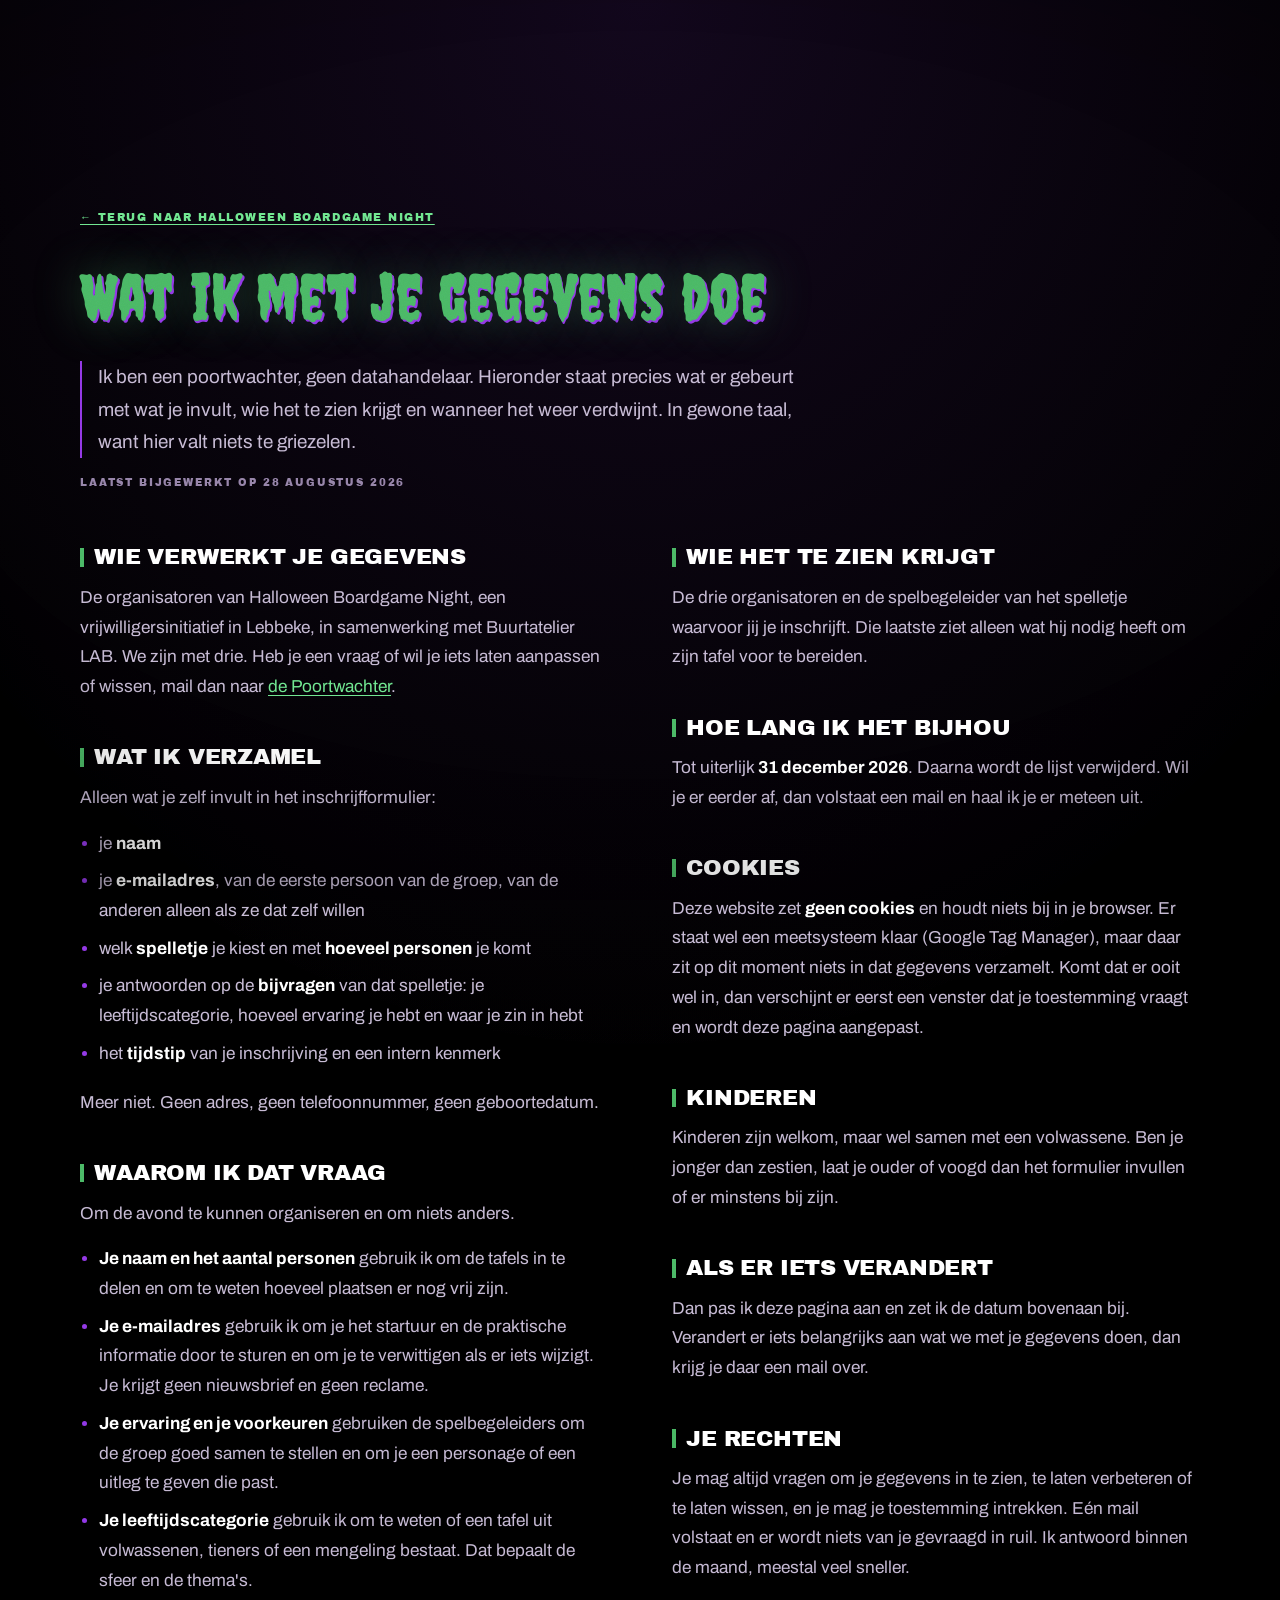
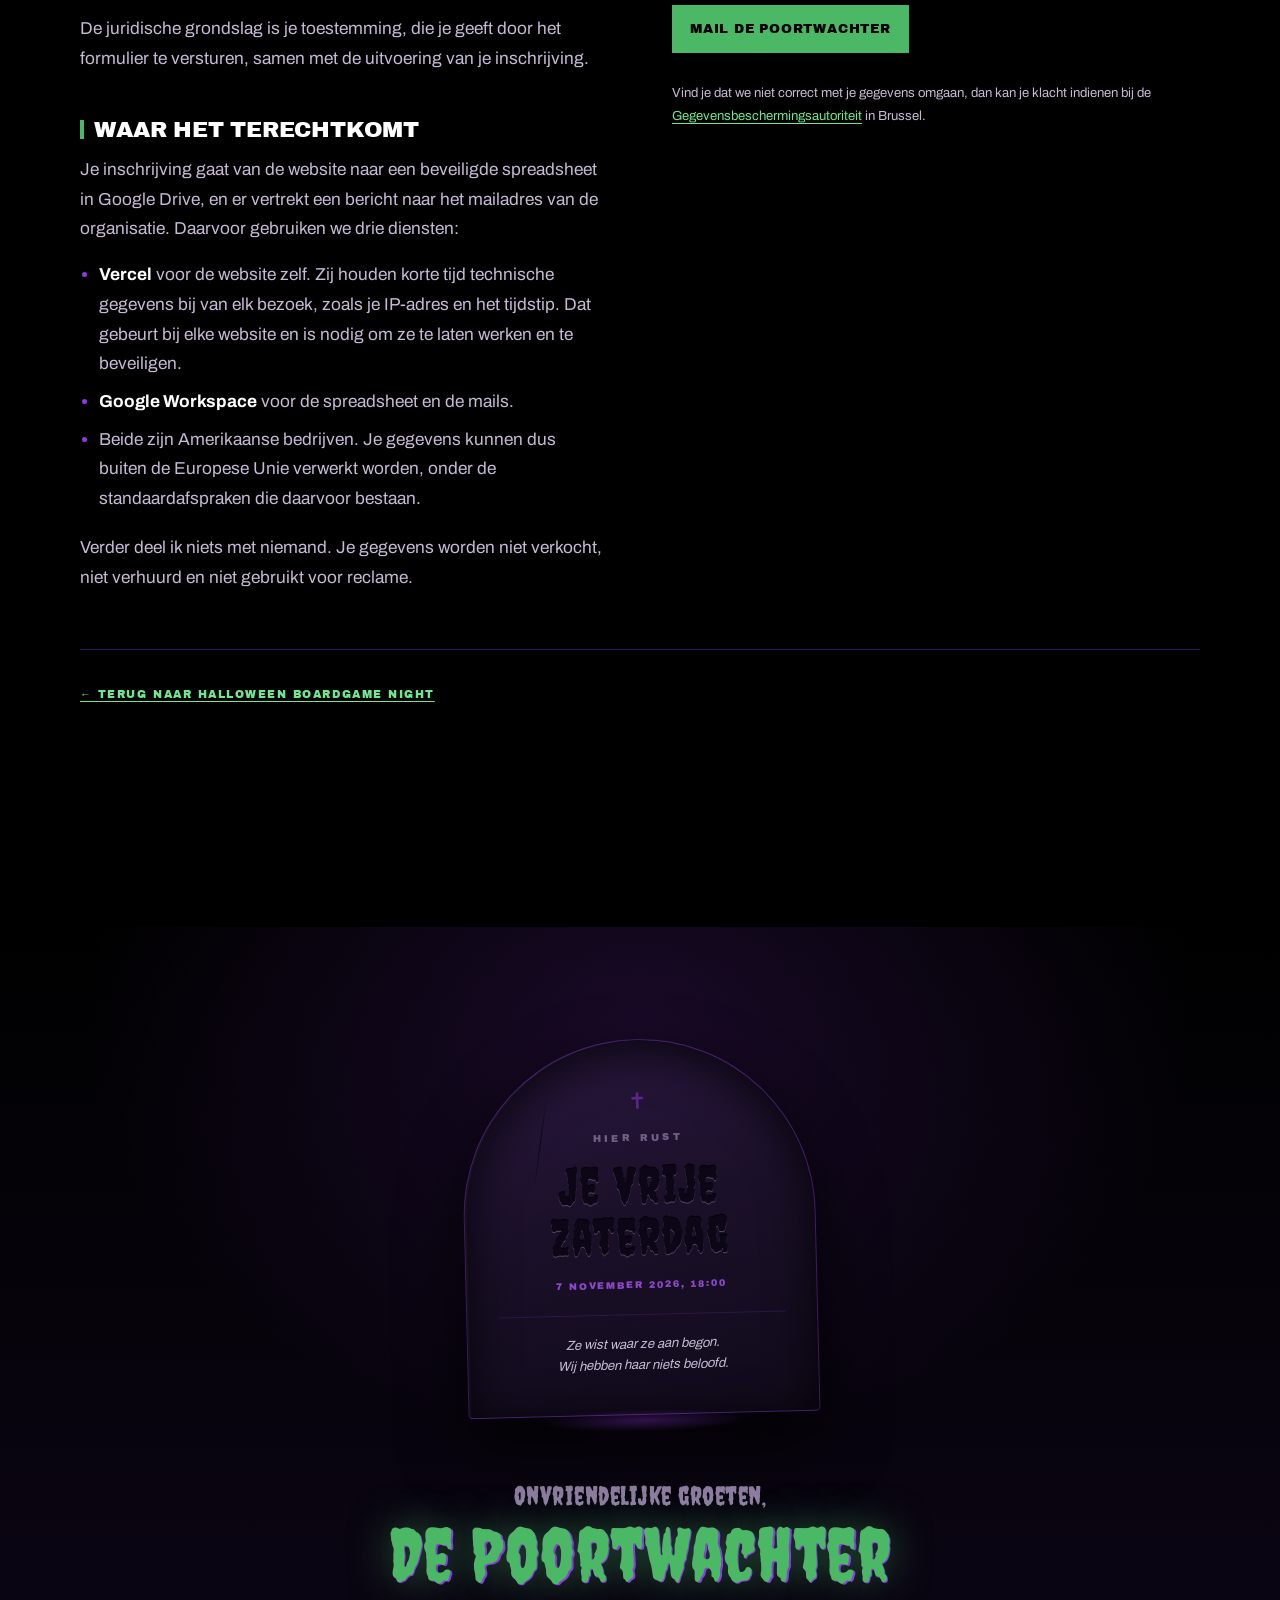
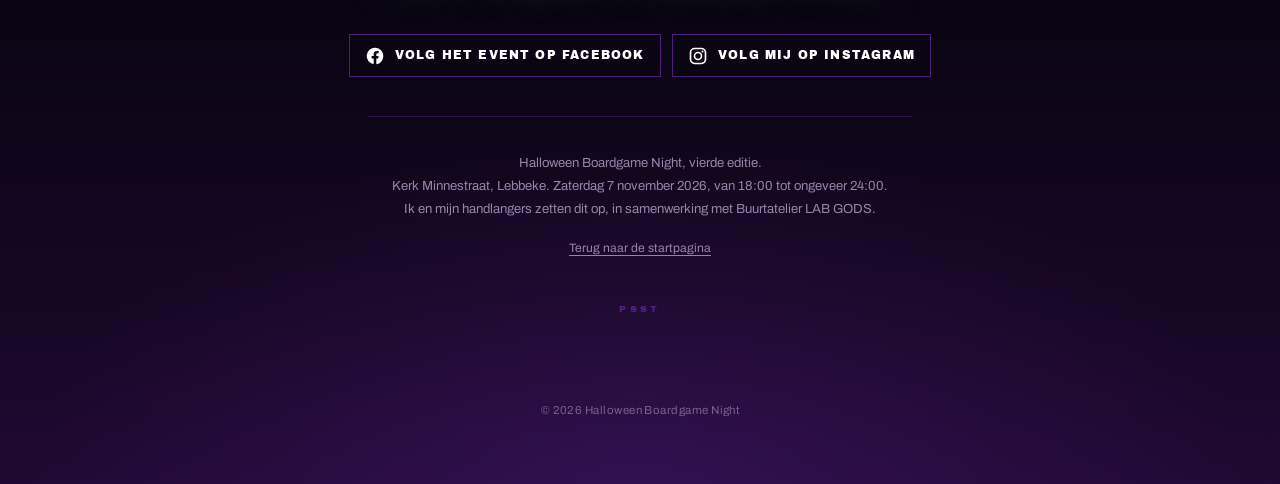
==== commit 9c563bbe: "Instagram naast Facebook: in de voet, op de bedankpagina en op de privacypagina Co-Authored-By: Clau" ====
--- a/privacy.html
+++ b/privacy.html
@@ -825,7 +825,9 @@
   52%{text-shadow:.02em .02em 0 var(--paars),0 0 3.4rem rgba(74,184,101,.7)}
 }
 
-.voet-fb{margin:0 0 clamp(1.6rem,4vw,2.4rem)}
+/* Facebook en Instagram naast elkaar, op een smal scherm onder elkaar */
+.voet-fb{margin:0 0 clamp(1.6rem,4vw,2.4rem);display:flex;flex-wrap:wrap;
+  justify-content:center;gap:.7rem}
 .voet-fb a{display:inline-flex;align-items:center;gap:.6rem;
   border:1px solid rgba(146,56,230,.5);background:rgba(11,5,18,.6);padding:.85em 1.3em;
   color:var(--wit);text-decoration:none;
@@ -886,6 +888,8 @@
   font-family:"Archivo Black",Arial,sans-serif;font-size:.8rem;letter-spacing:.08em;
   text-transform:uppercase;transition:all .18s ease}
 .dank-fb:hover{border-color:var(--groen);background:rgba(74,184,101,.12);color:var(--groen-op)}
+.dank-sociaal{display:flex;flex-wrap:wrap;gap:.7rem}
+.dank-sociaal .dank-fb{margin:0}
 .dank-terug{display:inline-block;margin-top:1.5rem;font-size:.85rem}
 
 /* ---- velden niet breder dan nodig ---- */
@@ -1382,7 +1386,9 @@
     <p class="voet-fb"><a href="https://www.facebook.com/events/1445920600735035/"
       target="_blank" rel="noopener noreferrer"><svg width="20" height="20" viewBox="0 0 24 24"
       aria-hidden="true" style="vertical-align:-4px"><path fill="currentColor" d="M22 12a10 10 0 1 0-11.6 9.9v-7H7.9V12h2.5V9.8c0-2.5 1.5-3.9 3.8-3.9 1.1 0 2.2.2 2.2.2v2.5h-1.3c-1.2 0-1.6.8-1.6 1.6V12h2.8l-.4 2.9h-2.3v7A10 10 0 0 0 22 12z"/></svg>
-      Volg het event op Facebook</a></p>
+      Volg het event op Facebook</a><a href="https://www.instagram.com/hbgn.be/"
+      target="_blank" rel="noopener noreferrer"><svg width="20" height="20" viewBox="0 0 24 24" aria-hidden="true" style="vertical-align:-4px"><rect x="3" y="3" width="18" height="18" rx="5" fill="none" stroke="currentColor" stroke-width="2"/><circle cx="12" cy="12" r="4.2" fill="none" stroke="currentColor" stroke-width="2"/><circle cx="17.4" cy="6.6" r="1.25" fill="currentColor"/></svg>
+      Volg mij op Instagram</a></p>
     <p class="voet-klein">Halloween Boardgame Night, vierde editie.<br>
     Kerk Minnestraat, Lebbeke. Zaterdag 7 november 2026, van 18:00 tot ongeveer 24:00.<br>
     Ik en mijn handlangers zetten dit op, in samenwerking met Buurtatelier LAB GODS.</p>
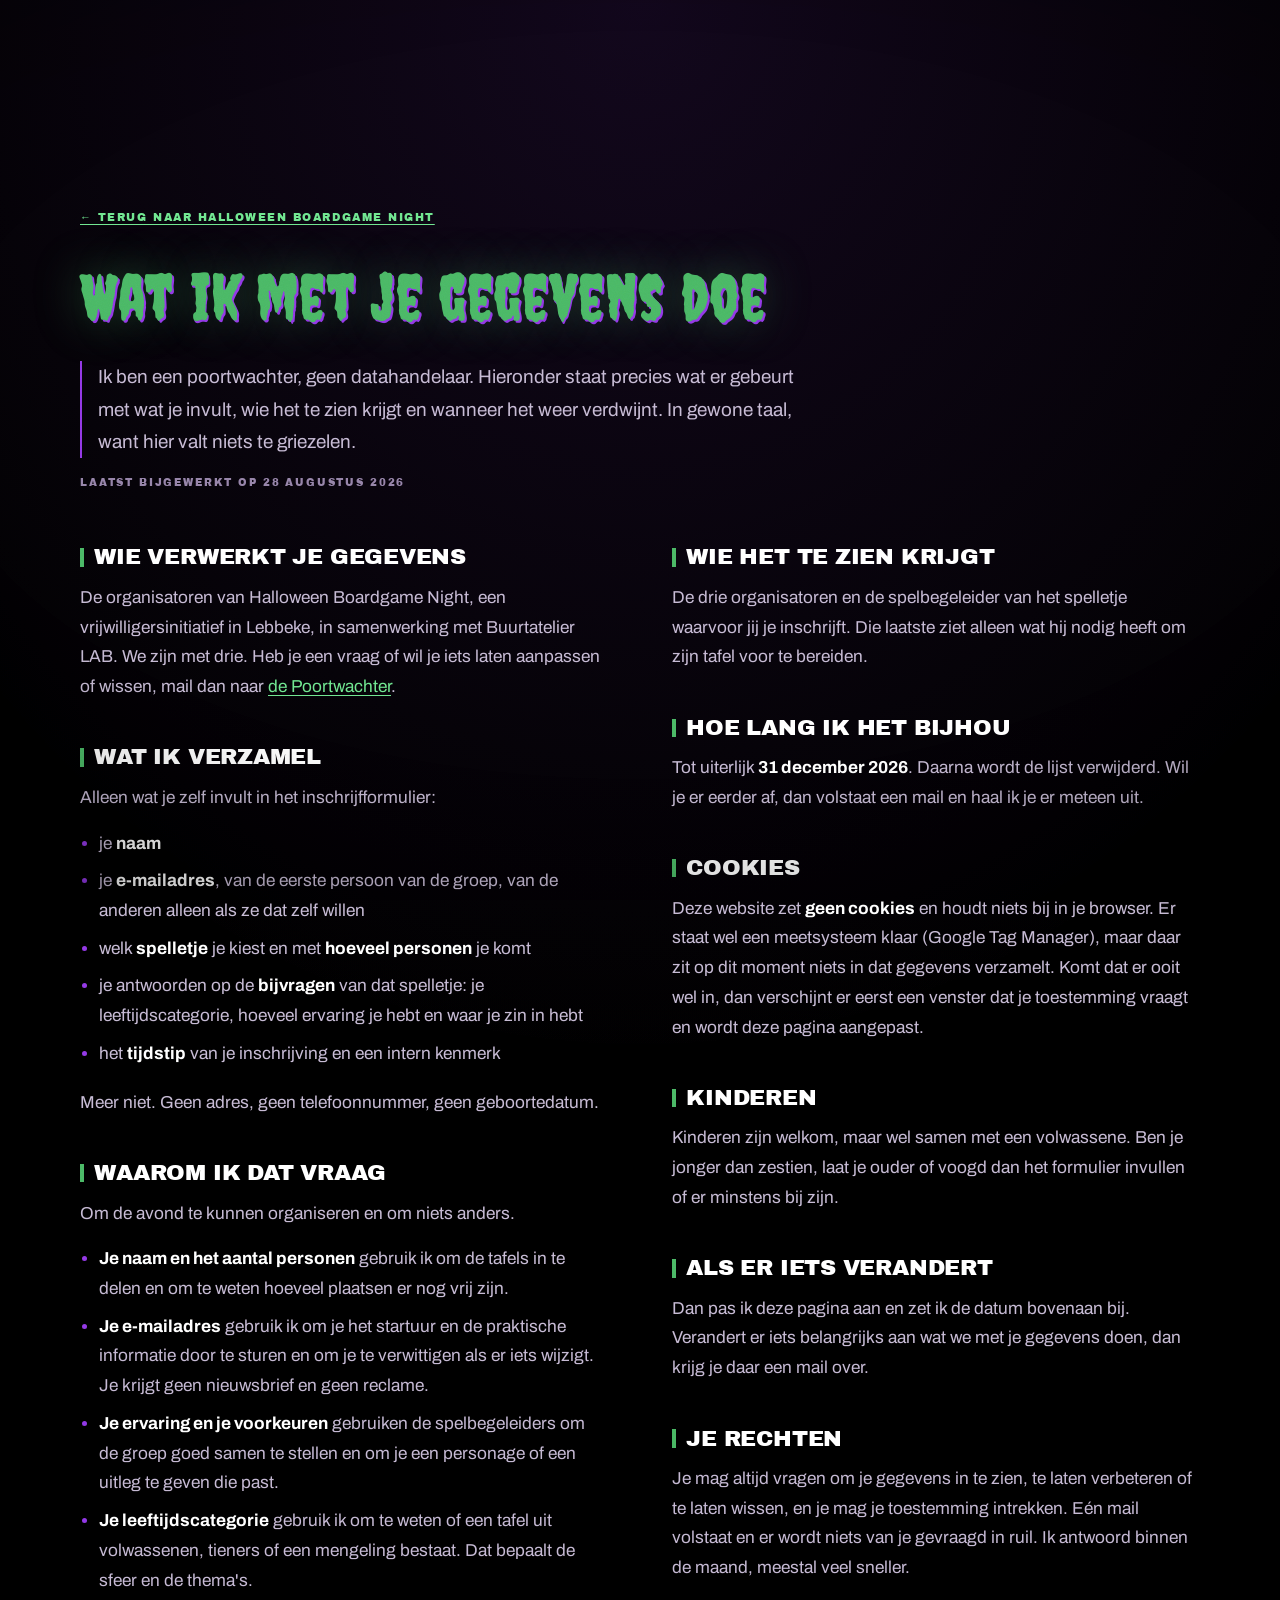
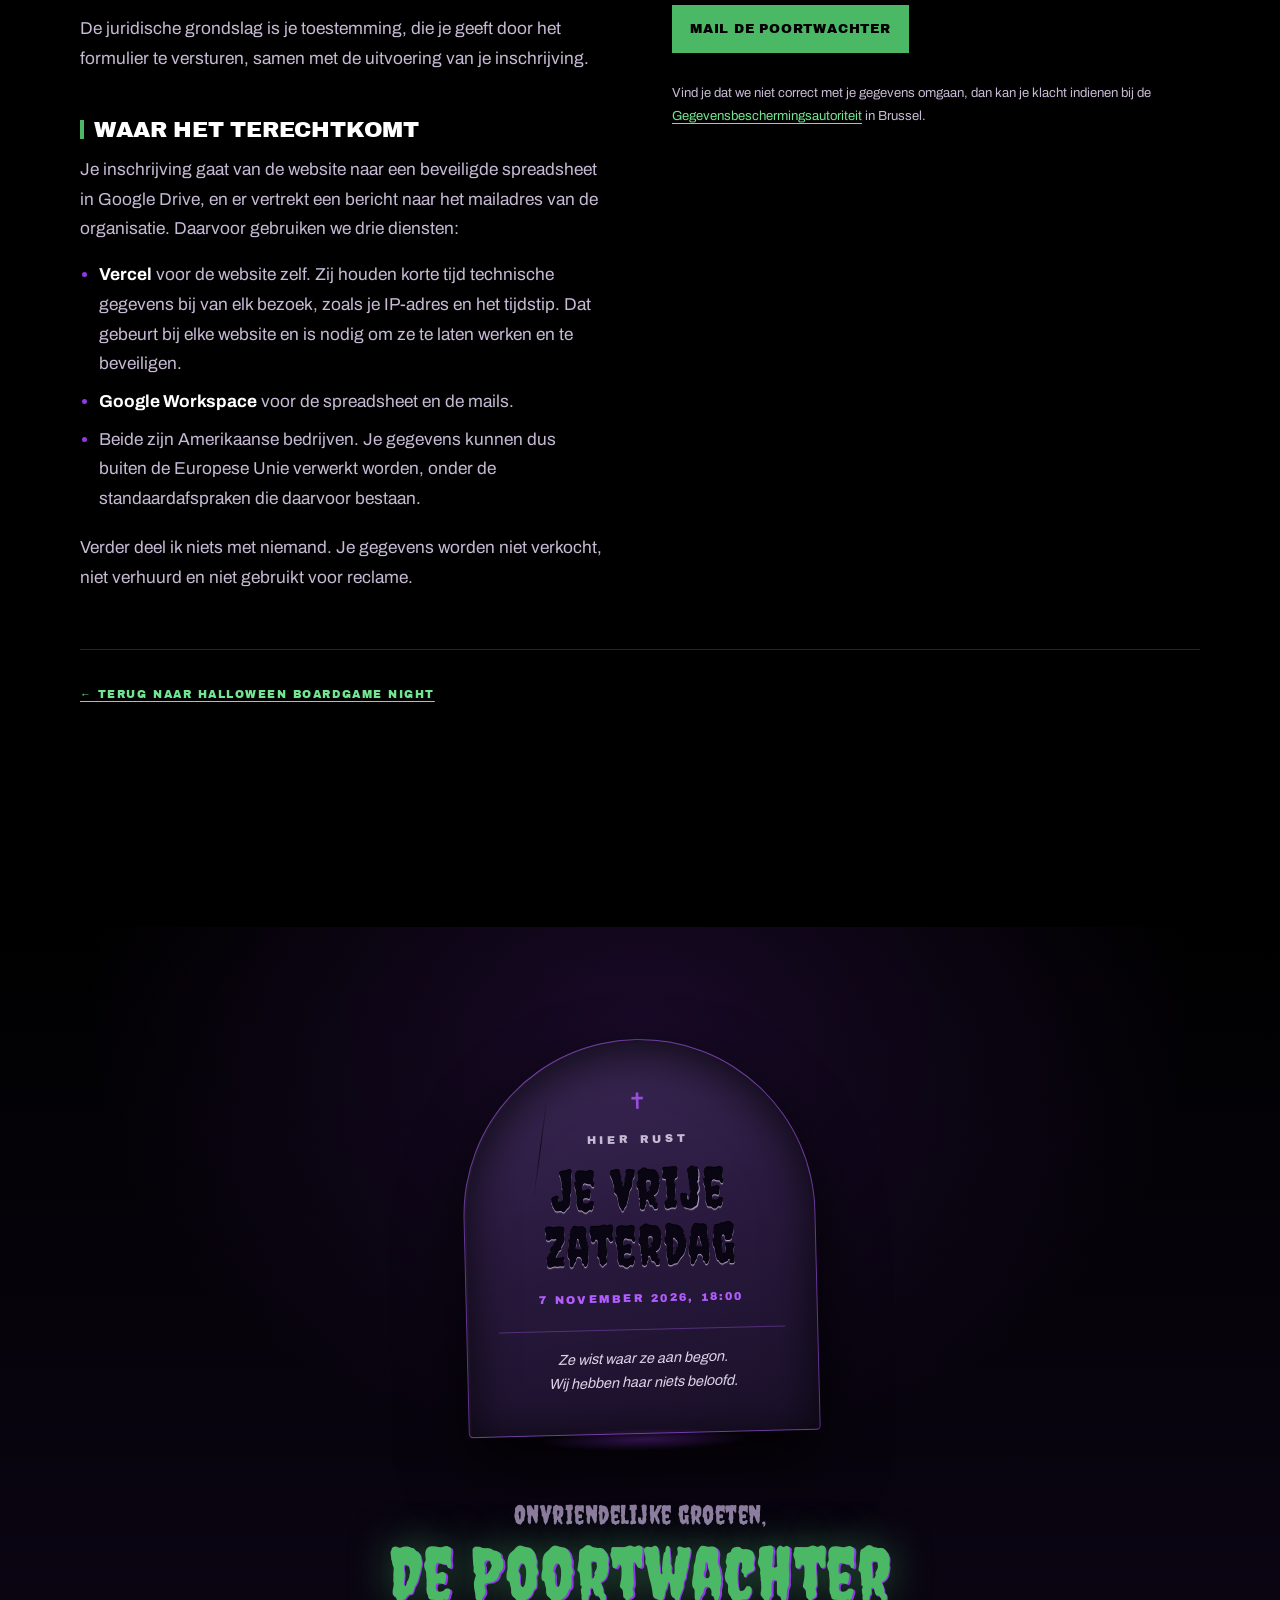
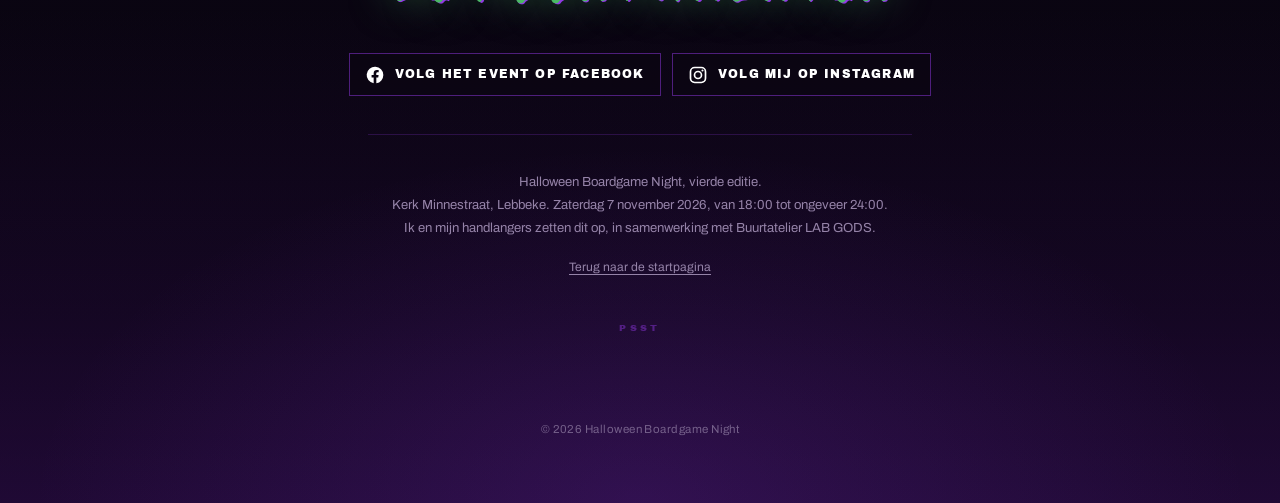
==== commit f37ffaa4: "Grafsteen leesbaarder: lichtere steen, gekapte letters met een lichtrand Co-Authored-By: Claude Opus" ====
--- a/privacy.html
+++ b/privacy.html
@@ -781,8 +781,8 @@
 
 .grafsteen{position:relative;width:min(100%,22rem);margin:0 auto clamp(2.6rem,6vw,4rem);
   padding:clamp(2.4rem,5.5vw,3.2rem) clamp(1.4rem,3vw,2rem) clamp(1.8rem,4vw,2.4rem);
-  background:linear-gradient(168deg,#2a1840 0%,#1b1029 46%,#100a1a 100%);
-  border:1px solid rgba(146,56,230,.3);border-radius:12rem 12rem .3rem .3rem;
+  background:linear-gradient(168deg,#3d2958 0%,#2a1a3f 46%,#1a1029 100%);
+  border:1px solid rgba(178,92,255,.45);border-radius:12rem 12rem .3rem .3rem;
   box-shadow:inset 0 .6rem 3rem rgba(0,0,0,.8),inset .12rem 0 0 rgba(255,255,255,.05),
              0 1.8rem 4rem rgba(0,0,0,.75);
   transform:rotate(-1.4deg);
@@ -798,18 +798,20 @@
   width:78%;height:1.8rem;border-radius:50%;
   background:radial-gradient(closest-side,rgba(146,56,230,.3),transparent 76%)}
 
-.grafkruis{display:block;font-size:1.4rem;line-height:1;color:var(--paars);opacity:.5;
+.grafkruis{display:block;font-size:1.4rem;line-height:1;color:var(--paars-op);opacity:.8;
   margin-bottom:1rem}
-.grafboven{display:block;font-family:"Archivo Black",Arial,sans-serif;font-size:.62rem;
-  letter-spacing:.34em;text-transform:uppercase;color:var(--grijs);opacity:.7;
+.grafboven{display:block;font-family:"Archivo Black",Arial,sans-serif;font-size:.7rem;
+  letter-spacing:.34em;text-transform:uppercase;color:var(--zacht);
   margin-bottom:.9rem}
 .grafkop{display:block;font-family:Creepster,"Archivo Black",Impact,sans-serif;
-  font-size:clamp(2.1rem,6vw,3.1rem);line-height:1.02;letter-spacing:.02em;
-  color:#0c0616;text-shadow:0 1px 0 rgba(198,186,212,.34),0 -1px 0 rgba(0,0,0,.85)}
+  font-size:clamp(2.4rem,6.6vw,3.4rem);line-height:1.02;letter-spacing:.02em;
+  /* gekapt in de steen: donkere letters, met licht dat langs de onderrand valt */
+  color:#0a0512;text-shadow:0 1px 0 rgba(232,220,248,.62),0 2px 0 rgba(232,220,248,.16),
+    0 -1px 0 rgba(0,0,0,.95)}
 .grafjaar{display:block;margin-top:1rem;font-family:"Archivo Black",Arial,sans-serif;
-  font-size:.6rem;letter-spacing:.2em;text-transform:uppercase;color:var(--paars-op);opacity:.75}
-.grafregel{margin:1.3rem 0 0;padding-top:1.1rem;border-top:1px solid rgba(146,56,230,.2);
-  font-size:.82rem;line-height:1.65;color:var(--zacht);font-style:italic}
+  font-size:.7rem;letter-spacing:.2em;text-transform:uppercase;color:var(--paars-op)}
+.grafregel{margin:1.3rem 0 0;padding-top:1.1rem;border-top:1px solid rgba(178,92,255,.35);
+  font-size:.9rem;line-height:1.65;color:#ddd3e8;font-style:italic}
 
 .handtekening{margin:0 0 clamp(1.8rem,4vw,2.6rem);
   font-family:Creepster,"Archivo Black",Impact,sans-serif;text-transform:none;
